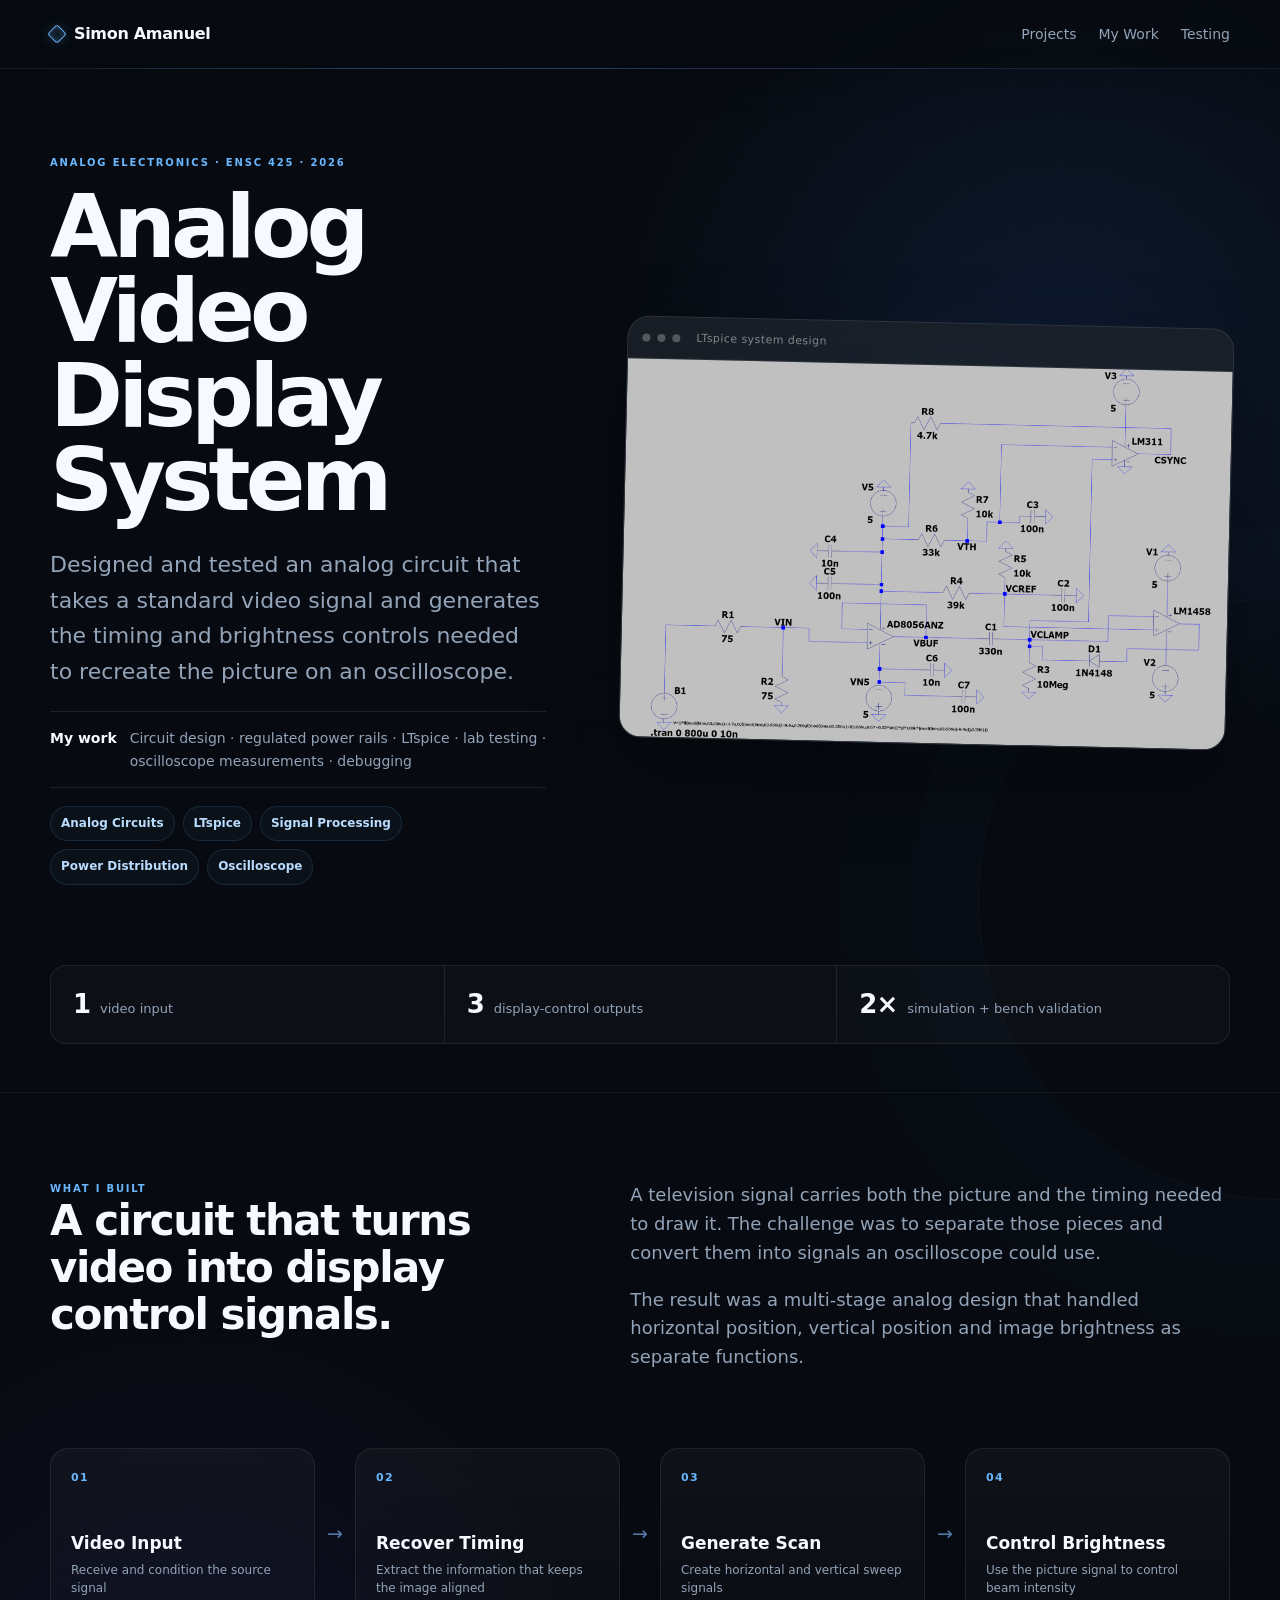
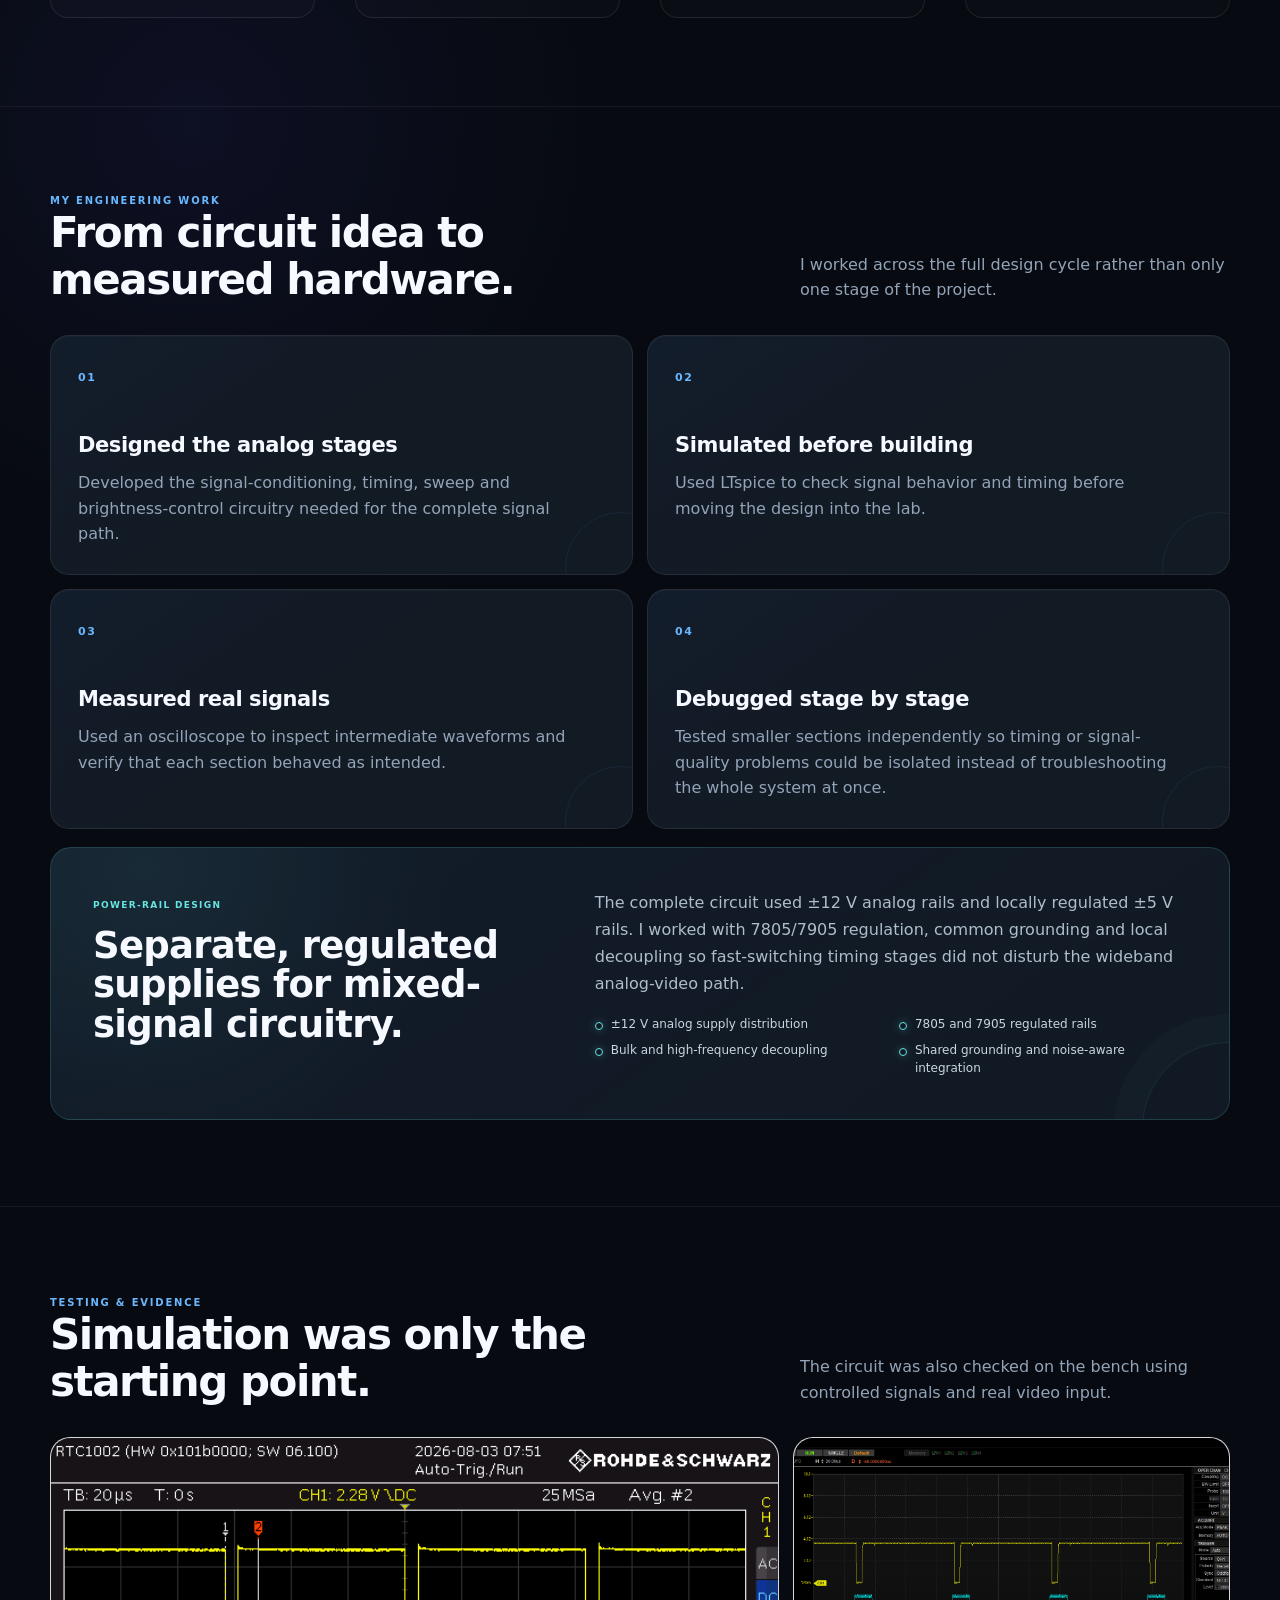
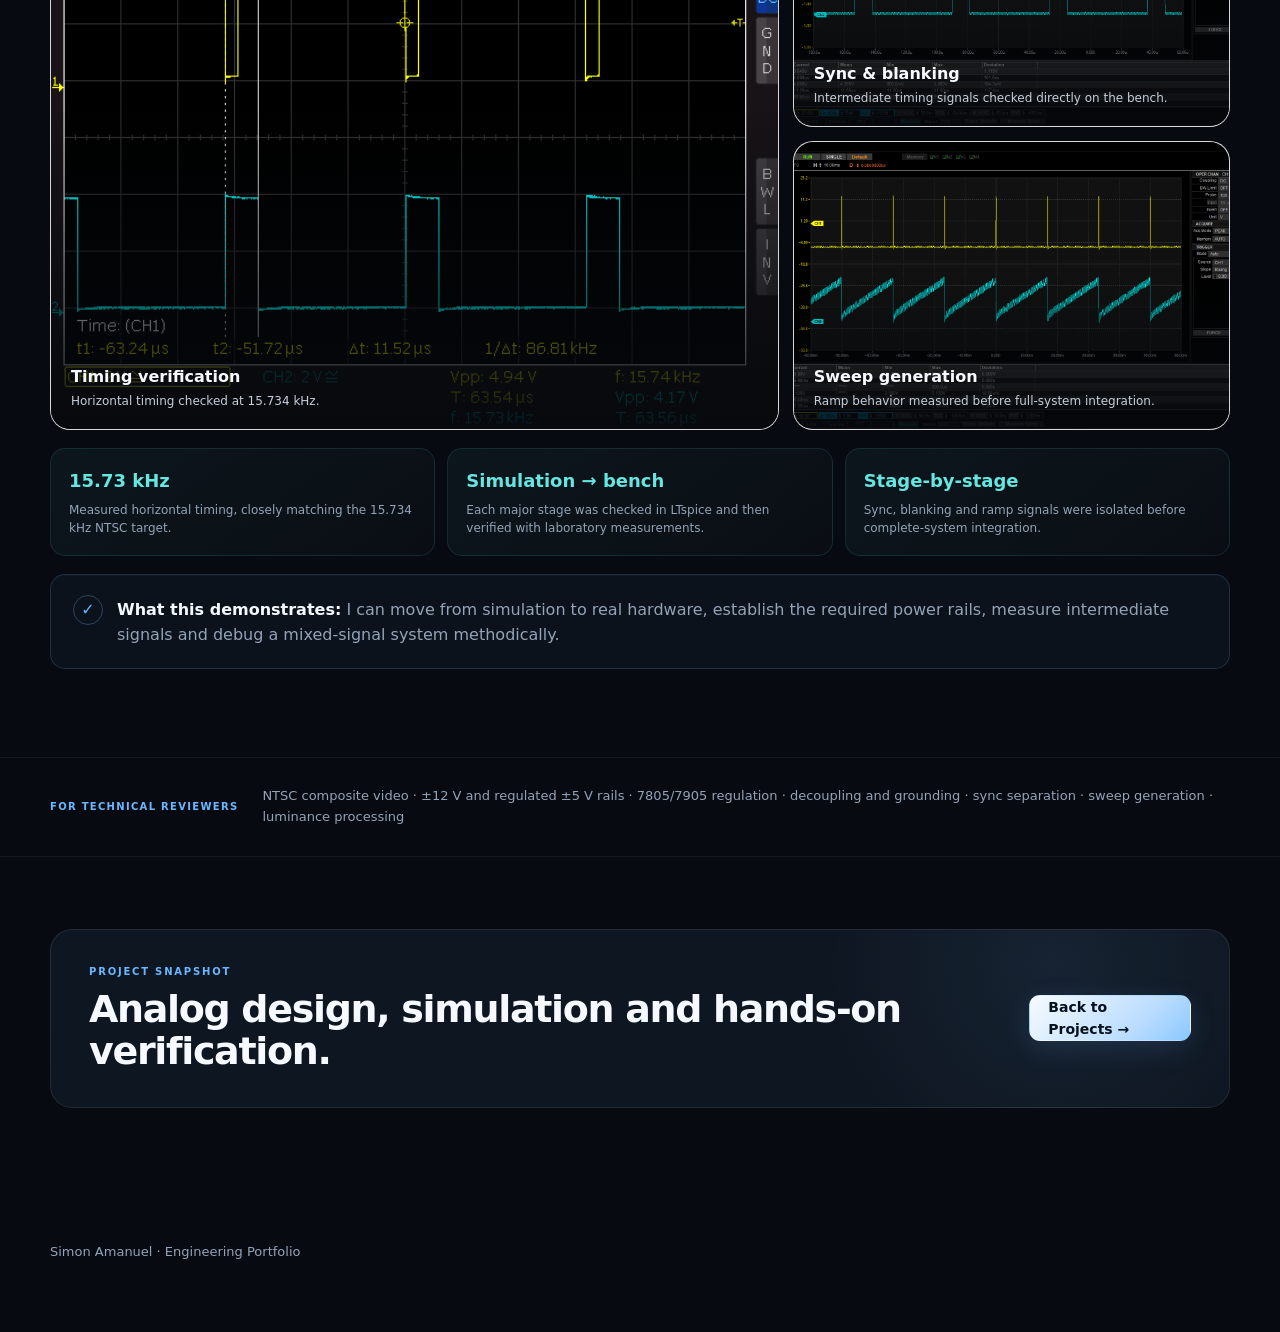
==== analog-video.html @ a2c24493 "Upload engineering portfolio" ====
<!doctype html>
<html lang="en">
<head>
  <meta charset="utf-8">
  <meta name="viewport" content="width=device-width, initial-scale=1">
  <meta name="description" content="Analog video display system engineering portfolio project.">
  <title>Analog Video Display System | Simon Amanuel</title>
  <link rel="stylesheet" href="styles.css">
</head>
<body class="analog-page">
  <a class="skip-link" href="#main-content">Skip to main content</a>
  <nav>
    <div class="container nav-inner">
      <a class="brand" href="index.html">Simon Amanuel</a>
      <div class="nav-links">
        <a href="index.html#projects">Projects</a>
        <a href="#work">My Work</a>
        <a href="#testing">Testing</a>
      </div>
    </div>
  </nav>

  <main id="main-content">
    <header class="analog-hero">
      <div class="container analog-hero-grid">
        <div class="analog-hero-copy">
          <div class="eyebrow">Analog Electronics · ENSC 425 · 2026</div>
          <h1>Analog Video<br>Display System</h1>
          <p class="analog-lead">Designed and tested an analog circuit that takes a standard video signal and generates the timing and brightness controls needed to recreate the picture on an oscilloscope.</p>

          <div class="analog-role">
            <span class="analog-role-label">My work</span>
            <span>Circuit design · regulated power rails · LTspice · lab testing · oscilloscope measurements · debugging</span>
          </div>

          <div class="tags">
            <span class="tag">Analog Circuits</span>
            <span class="tag">LTspice</span>
            <span class="tag">Signal Processing</span>
            <span class="tag">Power Distribution</span>
            <span class="tag">Oscilloscope</span>
          </div>
        </div>

        <div class="analog-hero-visual">
          <div class="analog-glow"></div>
          <div class="analog-window">
            <div class="analog-window-bar">
              <span></span><span></span><span></span>
              <small>LTspice system design</small>
            </div>
            <img src="assets/ntsc-1-input-sync.png" alt="LTspice schematic from the analog video project">
          </div>
        </div>
      </div>

      <div class="container analog-stats">
        <div>
          <strong>1</strong>
          <span>video input</span>
        </div>
        <div>
          <strong>3</strong>
          <span>display-control outputs</span>
        </div>
        <div>
          <strong>2×</strong>
          <span>simulation + bench validation</span>
        </div>
      </div>
    </header>

    <section class="analog-intro">
      <div class="container analog-intro-grid">
        <div>
          <div class="eyebrow">What I Built</div>
          <h2>A circuit that turns video into display control signals.</h2>
        </div>
        <div class="analog-intro-copy">
          <p>A television signal carries both the picture and the timing needed to draw it. The challenge was to separate those pieces and convert them into signals an oscilloscope could use.</p>
          <p>The result was a multi-stage analog design that handled horizontal position, vertical position and image brightness as separate functions.</p>
        </div>
      </div>

      <div class="container analog-flow" aria-label="Video processing flow">
        <div class="analog-flow-item">
          <span>01</span>
          <strong>Video Input</strong>
          <small>Receive and condition the source signal</small>
        </div>
        <div class="analog-flow-arrow">→</div>
        <div class="analog-flow-item">
          <span>02</span>
          <strong>Recover Timing</strong>
          <small>Extract the information that keeps the image aligned</small>
        </div>
        <div class="analog-flow-arrow">→</div>
        <div class="analog-flow-item">
          <span>03</span>
          <strong>Generate Scan</strong>
          <small>Create horizontal and vertical sweep signals</small>
        </div>
        <div class="analog-flow-arrow">→</div>
        <div class="analog-flow-item">
          <span>04</span>
          <strong>Control Brightness</strong>
          <small>Use the picture signal to control beam intensity</small>
        </div>
      </div>
    </section>

    <section id="work" class="analog-work">
      <div class="container">
        <div class="analog-section-head">
          <div>
            <div class="eyebrow">My Engineering Work</div>
            <h2>From circuit idea to measured hardware.</h2>
          </div>
          <p>I worked across the full design cycle rather than only one stage of the project.</p>
        </div>

        <div class="analog-work-grid">
          <article class="analog-work-card">
            <span class="analog-card-num">01</span>
            <h3>Designed the analog stages</h3>
            <p>Developed the signal-conditioning, timing, sweep and brightness-control circuitry needed for the complete signal path.</p>
          </article>
          <article class="analog-work-card">
            <span class="analog-card-num">02</span>
            <h3>Simulated before building</h3>
            <p>Used LTspice to check signal behavior and timing before moving the design into the lab.</p>
          </article>
          <article class="analog-work-card">
            <span class="analog-card-num">03</span>
            <h3>Measured real signals</h3>
            <p>Used an oscilloscope to inspect intermediate waveforms and verify that each section behaved as intended.</p>
          </article>
          <article class="analog-work-card">
            <span class="analog-card-num">04</span>
            <h3>Debugged stage by stage</h3>
            <p>Tested smaller sections independently so timing or signal-quality problems could be isolated instead of troubleshooting the whole system at once.</p>
          </article>
        </div>

        <div class="project-evidence-callout analog-power-callout">
          <div>
            <span>Power-rail design</span>
            <h3>Separate, regulated supplies for mixed-signal circuitry.</h3>
          </div>
          <div>
            <p>The complete circuit used ±12 V analog rails and locally regulated ±5 V rails. I worked with 7805/7905 regulation, common grounding and local decoupling so fast-switching timing stages did not disturb the wideband analog-video path.</p>
            <ul>
              <li>±12 V analog supply distribution</li>
              <li>7805 and 7905 regulated rails</li>
              <li>Bulk and high-frequency decoupling</li>
              <li>Shared grounding and noise-aware integration</li>
            </ul>
          </div>
        </div>
      </div>
    </section>

    <section id="testing" class="analog-testing">
      <div class="container">
        <div class="analog-section-head">
          <div>
            <div class="eyebrow">Testing & Evidence</div>
            <h2>Simulation was only the starting point.</h2>
          </div>
          <p>The circuit was also checked on the bench using controlled signals and real video input.</p>
        </div>

        <div class="analog-gallery">
          <figure class="analog-shot analog-shot-large">
            <img src="assets/ntsc-lab-timing.png" alt="Oscilloscope timing measurement showing a 15.73 kilohertz horizontal signal" loading="lazy" decoding="async">
            <figcaption>
              <strong>Timing verification</strong>
              <span>Horizontal timing checked at 15.734 kHz.</span>
            </figcaption>
          </figure>

          <figure class="analog-shot">
            <img src="assets/ntsc-lab-sync-blanking.png" alt="Oscilloscope synchronization and blanking waveforms" loading="lazy" decoding="async">
            <figcaption>
              <strong>Sync & blanking</strong>
              <span>Intermediate timing signals checked directly on the bench.</span>
            </figcaption>
          </figure>

          <figure class="analog-shot">
            <img src="assets/ntsc-lab-ramp.png" alt="Oscilloscope sweep ramp waveform" loading="lazy" decoding="async">
            <figcaption>
              <strong>Sweep generation</strong>
              <span>Ramp behavior measured before full-system integration.</span>
            </figcaption>
          </figure>
        </div>

        <div class="analog-measure-grid" aria-label="Measured project evidence">
          <article><strong>15.73 kHz</strong><span>Measured horizontal timing, closely matching the 15.734 kHz NTSC target.</span></article>
          <article><strong>Simulation → bench</strong><span>Each major stage was checked in LTspice and then verified with laboratory measurements.</span></article>
          <article><strong>Stage-by-stage</strong><span>Sync, blanking and ramp signals were isolated before complete-system integration.</span></article>
        </div>

        <div class="analog-result-strip">
          <div>
            <span class="analog-result-mark">✓</span>
            <p><strong>What this demonstrates:</strong> I can move from simulation to real hardware, establish the required power rails, measure intermediate signals and debug a mixed-signal system methodically.</p>
          </div>
        </div>
      </div>
    </section>

    <section class="analog-tech">
      <div class="container analog-tech-inner">
        <span>For technical reviewers</span>
        <p>NTSC composite video · ±12 V and regulated ±5 V rails · 7805/7905 regulation · decoupling and grounding · sync separation · sweep generation · luminance processing</p>
      </div>
    </section>

    <section class="analog-close">
      <div class="container analog-close-card">
        <div>
          <div class="eyebrow">Project Snapshot</div>
          <h2>Analog design, simulation and hands-on verification.</h2>
        </div>
        <a class="button primary" href="index.html#projects">Back to Projects →</a>
      </div>
    </section>
  </main>

  <footer>
    <div class="container small">Simon Amanuel · Engineering Portfolio</div>
  </footer>
</body>
</html>
---- styles.css ----
:root{--bg:#0b0f14;--panel:#111821;--text:#f4f7fb;--muted:#a8b3c2;--line:#263241;--accent:#7db7ff;--accent-2:#b8d7ff;--max:1120px}
*{box-sizing:border-box}html{scroll-behavior:smooth}
body{margin:0;font-family:Inter,ui-sans-serif,system-ui,-apple-system,BlinkMacSystemFont,"Segoe UI",sans-serif;background:var(--bg);color:var(--text);line-height:1.6}
.skip-link{position:fixed;left:14px;top:12px;z-index:9999;padding:10px 14px;border-radius:9px;background:#e9f5ff;color:#07111b;font-weight:800;transform:translateY(-160%);transition:transform .16s ease}
.skip-link:focus{transform:translateY(0)}
a:focus-visible,button:focus-visible,video:focus-visible{outline:3px solid #67e5e1;outline-offset:4px}
a{color:inherit;text-decoration:none}img{max-width:100%;display:block}.container{width:min(var(--max),calc(100% - 40px));margin:0 auto}
nav{position:sticky;top:0;z-index:20;backdrop-filter:blur(14px);background:rgba(11,15,20,.82);border-bottom:1px solid rgba(255,255,255,.06)}
.nav-inner{height:68px;display:flex;align-items:center;justify-content:space-between;gap:20px}.brand{font-weight:750;letter-spacing:-.02em}.nav-links{display:flex;gap:22px;color:var(--muted);font-size:14px}.nav-links a:hover{color:var(--text)}
.hero{padding:104px 0 70px}.eyebrow{text-transform:uppercase;letter-spacing:.16em;font-size:12px;font-weight:800;color:var(--accent)}
h1{margin:12px 0 18px;font-size:clamp(44px,7vw,78px);line-height:1.02;letter-spacing:-.055em}h2{margin:0 0 18px;font-size:clamp(28px,4vw,42px);line-height:1.12;letter-spacing:-.035em}h3{margin:0 0 8px;font-size:19px;letter-spacing:-.02em}
.lead{max-width:780px;color:var(--muted);font-size:clamp(18px,2.2vw,22px)}.actions{display:flex;flex-wrap:wrap;gap:12px;margin-top:30px}
.button{display:inline-flex;align-items:center;justify-content:center;min-height:46px;padding:0 18px;border-radius:11px;border:1px solid var(--line);background:var(--panel);font-weight:700;font-size:14px}.button.primary{background:var(--text);color:#091019;border-color:var(--text)}
section{padding:72px 0;border-top:1px solid rgba(255,255,255,.055)}.section-heading{max-width:760px;margin-bottom:30px}.section-heading p{color:var(--muted);margin:0}
.project-card{display:grid;grid-template-columns:1.05fr .95fr;overflow:hidden;border:1px solid var(--line);border-radius:20px;background:var(--panel)}
.project-card .image{min-height:390px;background-size:cover;background-position:center}.project-card .content{padding:clamp(28px,4vw,48px);display:flex;flex-direction:column;justify-content:center}
.tags{display:flex;flex-wrap:wrap;gap:8px;margin:18px 0 26px}.tag{border:1px solid var(--line);border-radius:999px;padding:7px 10px;color:var(--accent-2);font-size:12px;font-weight:700}
.grid{display:grid;grid-template-columns:repeat(3,1fr);gap:16px}.card{background:var(--panel);border:1px solid var(--line);border-radius:16px;padding:24px}.card p,.muted{color:var(--muted)}.card p{margin-bottom:0}
.skill-list{display:grid;grid-template-columns:repeat(4,1fr);gap:12px}.skill{background:var(--panel);border:1px solid var(--line);border-radius:14px;padding:16px 18px;color:var(--accent-2);font-weight:700}
.project-hero{padding:80px 0 44px}.project-hero h1{font-size:clamp(48px,7vw,82px)}.meta-row{display:flex;flex-wrap:wrap;gap:10px 22px;color:var(--muted);margin-top:18px}
.hero-image{margin-top:34px;border-radius:20px;overflow:hidden;border:1px solid var(--line);background:var(--panel)}.hero-image img{width:100%;max-height:720px;object-fit:contain;background:white}
.two-col{display:grid;grid-template-columns:1fr 1fr;gap:34px}.flow{display:grid;grid-template-columns:repeat(4,1fr);gap:12px;align-items:stretch}.flow-step{background:var(--panel);border:1px solid var(--line);border-radius:15px;padding:22px}.flow-step .num{color:var(--accent);font-weight:900;font-size:12px;letter-spacing:.1em}.flow-step p{color:var(--muted);margin:8px 0 0;font-size:14px}
.arch{display:grid;gap:12px}.arch-row{display:grid;grid-template-columns:1fr auto 1fr auto 1fr;gap:12px;align-items:center}.arch-box{background:var(--panel);border:1px solid var(--line);border-radius:14px;padding:18px;text-align:center}.arrow{color:var(--accent);font-weight:900}
.verification{display:grid;grid-template-columns:repeat(3,1fr);gap:12px}.check{background:var(--panel);border:1px solid var(--line);border-radius:14px;padding:18px}.check strong{display:block;margin-bottom:4px}.check span{color:var(--muted);font-size:14px}
.gallery{display:grid;grid-template-columns:1.15fr .85fr;gap:16px;align-items:stretch}.gallery img{width:100%;height:100%;min-height:320px;object-fit:contain;background:white;border-radius:16px;border:1px solid var(--line)}
.video-grid{display:grid;grid-template-columns:1fr 1fr;gap:16px}.video-card{background:var(--panel);border:1px solid var(--line);border-radius:16px;padding:24px}.video-card p{color:var(--muted)}
.ui-grid{display:grid;grid-template-columns:repeat(3,1fr);gap:16px}.ui-card{background:var(--panel);border:1px solid var(--line);border-radius:16px;overflow:hidden}.ui-card img{width:100%;aspect-ratio:4/5;object-fit:cover;border-bottom:1px solid var(--line)}.ui-card .ui-copy{padding:18px}.ui-card .ui-copy p{color:var(--muted);margin:8px 0 0;font-size:14px}
.evidence-grid{display:grid;grid-template-columns:repeat(2,1fr);gap:16px}.evidence-grid-three{grid-template-columns:repeat(3,1fr)}.evidence-card{background:var(--panel);border:1px solid var(--line);border-radius:16px;overflow:hidden}.evidence-card img{width:100%;aspect-ratio:16/10;object-fit:contain;background:#d0d0d0;border-bottom:1px solid var(--line)}.evidence-copy{padding:18px}.evidence-copy p{color:var(--muted);margin:8px 0 0;font-size:14px}
.highlight{color:var(--text);font-weight:700}footer{padding:48px 0 70px;color:var(--muted)}.small{font-size:13px}
@media(max-width:820px){.project-card,.two-col,.gallery{grid-template-columns:1fr}.grid,.verification{grid-template-columns:1fr 1fr}.skill-list{grid-template-columns:1fr 1fr}.flow{grid-template-columns:1fr 1fr}.arch-row{grid-template-columns:1fr}.arrow{transform:rotate(90deg);text-align:center}.video-grid,.ui-grid,.evidence-grid,.evidence-grid-three{grid-template-columns:1fr}.project-card .image{min-height:310px}}
@media(max-width:560px){.container{width:min(var(--max),calc(100% - 26px))}.nav-links{gap:12px;font-size:12px}.hero{padding-top:70px}.grid,.verification,.flow,.skill-list{grid-template-columns:1fr}}


/* =========================================
   Analog Video Project — portfolio layout
   ========================================= */
.analog-page {
  background:
    radial-gradient(circle at 83% 8%, rgba(64,125,255,.13), transparent 28rem),
    radial-gradient(circle at 15% 38%, rgba(93,70,255,.08), transparent 25rem),
    var(--bg);
}
.analog-page section { border-top: 1px solid rgba(255,255,255,.055); }
.analog-hero { padding: 86px 0 48px; overflow: hidden; }
.analog-hero-grid {
  display: grid;
  grid-template-columns: .9fr 1.1fr;
  gap: clamp(34px,6vw,82px);
  align-items: center;
}
.analog-hero-copy { position: relative; z-index: 2; }
.analog-hero h1 {
  max-width: 680px;
  font-size: clamp(54px,7vw,88px);
  margin: 14px 0 24px;
  line-height: .96;
}
.analog-lead {
  max-width: 640px;
  font-size: clamp(18px,2vw,22px);
  color: var(--muted);
  line-height: 1.62;
}
.analog-role {
  display: flex;
  gap: 13px;
  align-items: flex-start;
  padding: 15px 0;
  margin: 22px 0 0;
  border-top: 1px solid rgba(255,255,255,.09);
  border-bottom: 1px solid rgba(255,255,255,.09);
  color: var(--muted);
  font-size: 14px;
}
.analog-role-label {
  color: var(--text);
  font-weight: 800;
  white-space: nowrap;
}
.analog-hero-visual { position: relative; min-width: 0; }
.analog-glow {
  position: absolute;
  inset: 10% 6%;
  background: radial-gradient(circle, rgba(125,183,255,.18), transparent 65%);
  filter: blur(35px);
  transform: scale(1.15);
}
.analog-window {
  position: relative;
  transform: rotate(1.3deg);
  border: 1px solid rgba(255,255,255,.13);
  background: rgba(17,24,33,.84);
  border-radius: 22px;
  overflow: hidden;
  box-shadow: 0 32px 80px rgba(0,0,0,.38);
}
.analog-window-bar {
  height: 42px;
  padding: 0 14px;
  display: flex;
  align-items: center;
  gap: 7px;
  background: rgba(255,255,255,.035);
  border-bottom: 1px solid rgba(255,255,255,.08);
}
.analog-window-bar span {
  width: 8px; height: 8px; border-radius: 50%;
  background: rgba(255,255,255,.26);
}
.analog-window-bar small {
  margin-left: 9px;
  color: rgba(255,255,255,.46);
  font-size: 11px;
  letter-spacing: .04em;
}
.analog-window img {
  width: 100%;
  aspect-ratio: 16/10;
  object-fit: cover;
  object-position: center;
}
.analog-stats {
  display: grid;
  grid-template-columns: repeat(3,1fr);
  margin-top: 54px;
  border: 1px solid rgba(255,255,255,.08);
  border-radius: 16px;
  overflow: hidden;
  background: rgba(255,255,255,.025);
}
.analog-stats > div {
  padding: 18px 22px;
  display: flex;
  align-items: baseline;
  gap: 10px;
}
.analog-stats > div + div { border-left: 1px solid rgba(255,255,255,.08); }
.analog-stats strong {
  font-size: 26px;
  letter-spacing: -.04em;
}
.analog-stats span { color: var(--muted); font-size: 13px; }

.analog-intro { padding: 88px 0; }
.analog-intro-grid {
  display: grid;
  grid-template-columns: .9fr 1.1fr;
  gap: clamp(32px,7vw,90px);
  align-items: start;
}
.analog-intro-grid h2 { max-width: 510px; }
.analog-intro-copy {
  color: var(--muted);
  font-size: 18px;
  max-width: 620px;
}
.analog-intro-copy p:first-child { margin-top: 0; }

.analog-flow {
  margin-top: 58px;
  display: grid;
  grid-template-columns: 1fr auto 1fr auto 1fr auto 1fr;
  gap: 12px;
  align-items: stretch;
}
.analog-flow-item {
  min-height: 170px;
  border: 1px solid rgba(255,255,255,.08);
  background: linear-gradient(180deg, rgba(255,255,255,.035), rgba(255,255,255,.015));
  border-radius: 18px;
  padding: 20px;
  display: flex;
  flex-direction: column;
}
.analog-flow-item span {
  color: var(--accent);
  font-size: 11px;
  font-weight: 900;
  letter-spacing: .13em;
}
.analog-flow-item strong {
  margin-top: auto;
  font-size: 17px;
}
.analog-flow-item small {
  color: var(--muted);
  line-height: 1.45;
  margin-top: 5px;
  font-size: 12px;
}
.analog-flow-arrow {
  align-self: center;
  color: rgba(125,183,255,.65);
  font-size: 19px;
}

.analog-work { padding: 86px 0; }
.analog-section-head {
  display: grid;
  grid-template-columns: 1.2fr .8fr;
  gap: 40px;
  align-items: end;
  margin-bottom: 32px;
}
.analog-section-head h2 { max-width: 650px; margin-bottom: 0; }
.analog-section-head > p {
  margin: 0;
  color: var(--muted);
  max-width: 430px;
  justify-self: end;
}
.analog-work-grid {
  display: grid;
  grid-template-columns: repeat(2,1fr);
  gap: 14px;
}
.analog-work-card {
  position: relative;
  min-height: 215px;
  padding: 27px;
  border-radius: 19px;
  border: 1px solid rgba(255,255,255,.08);
  background:
    linear-gradient(145deg, rgba(125,183,255,.045), rgba(255,255,255,.015) 46%),
    var(--panel);
  overflow: hidden;
}
.analog-work-card::after {
  content: "";
  position: absolute;
  width: 110px; height: 110px;
  border: 1px solid rgba(125,183,255,.08);
  border-radius: 50%;
  right: -45px; bottom: -50px;
}
.analog-card-num {
  color: var(--accent);
  font-size: 11px;
  font-weight: 900;
  letter-spacing: .14em;
}
.analog-work-card h3 { margin-top: 40px; font-size: 21px; }
.analog-work-card p { margin: 8px 0 0; color: var(--muted); max-width: 500px; }

.project-evidence-callout{
  position:relative;
  display:grid;
  grid-template-columns:.85fr 1.15fr;
  gap:clamp(28px,5vw,66px);
  margin-top:18px;
  padding:clamp(28px,4vw,42px);
  border:1px solid rgba(103,229,225,.18);
  border-radius:21px;
  background:
    radial-gradient(circle at 8% 8%,rgba(103,229,225,.075),transparent 19rem),
    linear-gradient(145deg,rgba(105,183,255,.035),rgba(255,255,255,.012)),
    var(--panel);
  overflow:hidden;
}
.project-evidence-callout::after{
  content:"";
  position:absolute;
  width:170px;height:170px;
  right:-85px;bottom:-95px;
  border:1px solid rgba(103,229,225,.1);
  border-radius:50%;
  box-shadow:0 0 0 28px rgba(103,229,225,.018);
}
.project-evidence-callout>div{position:relative;z-index:1}
.project-evidence-callout span{
  color:var(--cyan);
  font-size:9px;
  font-weight:900;
  letter-spacing:.15em;
  text-transform:uppercase;
}
.project-evidence-callout h3{margin:10px 0 0;font-size:clamp(25px,3vw,37px);line-height:1.08}
.project-evidence-callout p{margin:0;color:#aebdcb;line-height:1.68}
.project-evidence-callout ul{display:grid;grid-template-columns:1fr 1fr;gap:8px 16px;margin:18px 0 0;padding:0;list-style:none}
.project-evidence-callout li{position:relative;padding-left:16px;color:#c9d5df;font-size:12px;line-height:1.5}
.project-evidence-callout li::before{content:"";position:absolute;left:0;top:.55em;width:6px;height:6px;border:1px solid var(--cyan);border-radius:50%;box-shadow:0 0 8px rgba(103,229,225,.32)}
.mail-power-callout{margin-top:24px}

.analog-testing { padding: 88px 0; }
.analog-gallery {
  display: grid;
  grid-template-columns: 1.25fr .75fr;
  grid-template-rows: 1fr 1fr;
  gap: 14px;
}
.analog-shot {
  position: relative;
  margin: 0;
  min-height: 260px;
  border: 1px solid rgba(255,255,255,.09);
  border-radius: 20px;
  overflow: hidden;
  background: #d4d4d4;
}
.analog-shot-large { grid-row: span 2; min-height: 536px; }
.analog-shot img {
  width: 100%;
  height: 100%;
  min-height: inherit;
  object-fit: cover;
}
.analog-shot::after {
  content: "";
  position: absolute;
  inset: 45% 0 0;
  background: linear-gradient(transparent, rgba(5,8,12,.93));
  pointer-events: none;
}
.analog-shot figcaption {
  position: absolute;
  z-index: 2;
  left: 20px; right: 20px; bottom: 18px;
  display: flex;
  flex-direction: column;
}
.analog-shot figcaption strong { font-size: 16px; }
.analog-shot figcaption span { color: #c5cfda; font-size: 12px; margin-top: 2px; }
.analog-result-strip {
  margin-top: 18px;
  padding: 20px 22px;
  border: 1px solid rgba(125,183,255,.18);
  border-radius: 15px;
  background: rgba(125,183,255,.045);
}
.analog-result-strip > div { display: flex; gap: 14px; align-items: flex-start; }
.analog-result-mark {
  flex: 0 0 30px;
  width: 30px; height: 30px;
  border: 1px solid rgba(125,183,255,.3);
  border-radius: 50%;
  display: grid;
  place-items: center;
  color: var(--accent);
  font-weight: 900;
}
.analog-result-strip p { margin: 2px 0 0; color: var(--muted); }
.analog-result-strip strong { color: var(--text); }
.analog-measure-grid{display:grid;grid-template-columns:repeat(3,1fr);gap:12px;margin-top:18px}
.analog-measure-grid article{padding:18px;border:1px solid rgba(103,229,225,.12);border-radius:15px;background:linear-gradient(145deg,rgba(103,229,225,.055),rgba(255,255,255,.015))}
.analog-measure-grid strong{display:block;color:#67e5e1;font-size:18px}
.analog-measure-grid span{display:block;margin-top:5px;color:var(--muted);font-size:12px;line-height:1.5}

.analog-tech { padding: 28px 0 !important; }
.analog-tech-inner {
  display: flex;
  gap: 24px;
  align-items: center;
}
.analog-tech-inner > span {
  flex: 0 0 auto;
  color: var(--accent);
  text-transform: uppercase;
  letter-spacing: .13em;
  font-size: 10px;
  font-weight: 900;
}
.analog-tech-inner p {
  margin: 0;
  color: var(--muted);
  font-size: 13px;
}

.analog-close { padding: 72px 0 86px; }
.analog-close-card {
  padding: 34px 38px;
  border: 1px solid rgba(255,255,255,.09);
  border-radius: 22px;
  background:
    radial-gradient(circle at 85% 20%, rgba(125,183,255,.08), transparent 14rem),
    var(--panel);
  display: flex;
  align-items: center;
  justify-content: space-between;
  gap: 30px;
}
.analog-close-card h2 { margin: 8px 0 0; font-size: clamp(26px,3vw,38px); }

@media(max-width:900px) {
  .analog-hero-grid,
  .analog-intro-grid,
  .analog-section-head { grid-template-columns: 1fr; }
  .analog-section-head > p { justify-self: start; }
  .analog-flow { grid-template-columns: 1fr 1fr; }
  .analog-flow-arrow { display: none; }
  .analog-gallery { grid-template-columns: 1fr 1fr; grid-template-rows: auto; }
  .analog-shot-large { grid-column: span 2; grid-row: auto; min-height: 400px; }
}
@media(max-width:620px) {
  .analog-hero { padding-top: 62px; }
  .analog-hero h1 { font-size: clamp(46px,14vw,68px); }
  .analog-stats { grid-template-columns: 1fr; }
  .analog-stats > div + div { border-left: 0; border-top: 1px solid rgba(255,255,255,.08); }
  .analog-flow,
  .analog-work-grid,
  .analog-gallery { grid-template-columns: 1fr; }
  .analog-shot-large { grid-column: auto; min-height: 300px; }
  .analog-shot { min-height: 245px; }
  .analog-tech-inner,
  .analog-close-card { align-items: flex-start; flex-direction: column; }
}


/* =========================================
   MailRover — flagship portfolio layout
   ========================================= */
.mail-page{
  background:
    radial-gradient(circle at 82% 7%,rgba(48,132,255,.14),transparent 30rem),
    radial-gradient(circle at 9% 42%,rgba(71,92,255,.06),transparent 25rem),
    var(--bg);
}
.mail-hero{padding:88px 0 72px;overflow:hidden}
.mail-hero-grid{display:grid;grid-template-columns:.88fr 1.12fr;gap:clamp(38px,6vw,84px);align-items:center}
.mail-hero h1{font-size:clamp(66px,9vw,112px);margin:8px 0 18px}
.mail-lead{font-size:clamp(19px,2.1vw,23px);color:var(--muted);max-width:620px}
.mail-role-line{margin:26px 0 0;padding:14px 0;border-top:1px solid rgba(255,255,255,.09);border-bottom:1px solid rgba(255,255,255,.09);display:flex;gap:12px;align-items:flex-start;font-size:14px}
.mail-role-line span{color:var(--accent);font-size:10px;font-weight:900;text-transform:uppercase;letter-spacing:.13em;padding-top:3px}
.mail-role-line strong{font-weight:700}
.mail-hero-media{position:relative;min-height:540px;display:grid;place-items:center}
.mail-hero-media img{position:relative;z-index:2;width:83%;max-height:520px;object-fit:cover;border-radius:28px;border:1px solid rgba(255,255,255,.12);box-shadow:0 38px 90px rgba(0,0,0,.42);transform:rotate(1deg)}
.mail-orbit{position:absolute;border:1px solid rgba(125,183,255,.13);border-radius:50%}
.mail-orbit-a{width:520px;height:520px}
.mail-orbit-b{width:390px;height:390px;border-style:dashed}
.mail-float-card{position:absolute;z-index:3;right:0;bottom:42px;padding:14px 16px;border:1px solid rgba(255,255,255,.12);background:rgba(12,18,25,.88);backdrop-filter:blur(16px);border-radius:14px;box-shadow:0 16px 45px rgba(0,0,0,.3)}
.mail-float-card span{display:block;color:var(--muted);font-size:10px;text-transform:uppercase;letter-spacing:.11em}
.mail-float-card strong{display:block;margin-top:2px;font-size:14px}
.mail-hero-demo{display:inline-flex;margin-top:24px}
.mail-overview,.mail-role-section,.mail-ui-section,.mail-proof,.mail-team{padding:88px 0}
.mail-overview-grid{display:grid;grid-template-columns:.95fr 1.05fr;gap:clamp(35px,7vw,88px)}
.mail-overview-copy{color:var(--muted);font-size:18px;max-width:620px}
.mail-flow{margin-top:54px;display:grid;grid-template-columns:1fr auto 1fr auto 1fr auto 1fr;align-items:center}
.mail-flow-step{padding:23px;border:1px solid rgba(255,255,255,.08);border-radius:17px;background:linear-gradient(180deg,rgba(255,255,255,.035),rgba(255,255,255,.015));min-height:130px}
.mail-flow-step span,.mail-num{display:block;color:var(--accent);font-size:10px;font-weight:900;letter-spacing:.14em}
.mail-flow-step strong{display:block;margin-top:30px}
.mail-flow-step small{display:block;color:var(--muted);margin-top:2px}
.mail-flow-line{width:34px;height:1px;background:linear-gradient(90deg,rgba(125,183,255,.2),rgba(125,183,255,.8))}
.mail-section-head{display:grid;grid-template-columns:1.2fr .8fr;gap:40px;align-items:end;margin-bottom:34px}
.mail-section-head h2{margin-bottom:0;max-width:660px}
.mail-section-head>p{color:var(--muted);margin:0;max-width:440px;justify-self:end}
.mail-role-grid{display:grid;grid-template-columns:1.15fr .85fr;gap:14px}
.mail-role-card{position:relative;min-height:220px;padding:27px;border:1px solid rgba(255,255,255,.08);border-radius:19px;background:var(--panel);overflow:hidden}
.mail-role-card.featured{grid-row:span 2;min-height:454px;background:radial-gradient(circle at 85% 15%,rgba(125,183,255,.12),transparent 17rem),var(--panel)}
.mail-role-card h3{font-size:22px;margin-top:36px}
.mail-role-card.featured h3{font-size:30px;margin-top:116px}
.mail-role-card p{color:var(--muted);max-width:520px}
.mail-mini-tags{display:flex;gap:7px;flex-wrap:wrap;margin-top:25px}
.mail-mini-tags span{border:1px solid rgba(255,255,255,.09);padding:5px 8px;border-radius:999px;color:var(--accent-2);font-size:10px}
.mail-ui-gallery{display:grid;grid-template-columns:repeat(3,1fr);gap:18px;padding-top:18px}
.mail-screen{margin:0;background:var(--panel);border:1px solid rgba(255,255,255,.09);border-radius:22px;overflow:hidden;box-shadow:0 20px 50px rgba(0,0,0,.16)}
.mail-screen.raised{transform:translateY(-18px)}
.mail-screen img{width:100%;aspect-ratio:4/5;object-fit:cover}
.mail-screen figcaption{padding:17px 18px 20px;display:flex;flex-direction:column}
.mail-screen figcaption span{color:var(--muted);font-size:12px}
.mail-proof-grid{display:grid;grid-template-columns:1fr 1fr;gap:12px}
.mail-proof-item{display:flex;gap:13px;padding:20px;border:1px solid rgba(255,255,255,.08);border-radius:16px;background:rgba(255,255,255,.02)}
.mail-proof-item>span{flex:0 0 30px;width:30px;height:30px;border:1px solid rgba(125,183,255,.28);border-radius:50%;display:grid;place-items:center;color:var(--accent);font-weight:900}
.mail-proof-item p{margin:3px 0 0;color:var(--muted);font-size:13px}
.mail-evolution-head{margin-top:64px;padding-top:32px;border-top:1px solid rgba(255,255,255,.08);display:grid;grid-template-columns:1.1fr .9fr;gap:40px;align-items:end}
.mail-evolution-head h3{margin:7px 0 0;font-size:clamp(27px,3vw,40px);max-width:650px}
.mail-evolution-head>p{color:var(--muted);margin:0;max-width:480px;justify-self:end}
.mail-progress-track{display:flex;align-items:center;justify-content:center;gap:12px;flex-wrap:wrap;margin-top:25px;padding:14px 18px;border:1px solid rgba(255,255,255,.08);border-radius:999px;background:rgba(255,255,255,.018);color:var(--muted);font-size:10px;font-weight:800;letter-spacing:.08em;text-transform:uppercase}
.mail-progress-track i{color:rgba(125,183,255,.45);font-style:normal}
.mail-progress-track strong{color:var(--accent)}
.mail-earlier-head{display:flex;align-items:flex-start;justify-content:space-between;gap:28px;margin:42px 3px 5px;padding-top:25px;border-top:1px solid rgba(255,255,255,.08)}
.mail-earlier-head>span{color:var(--text);font-size:18px;font-weight:800}
.mail-earlier-head>p{margin:0;color:var(--muted);max-width:660px;font-size:13px}
.mail-design-head{margin-top:48px;display:grid;grid-template-columns:auto 1fr;column-gap:20px;align-items:baseline;padding:0 3px}
.mail-design-head>span{grid-row:1/3;color:var(--accent);font-size:9px;font-weight:900;letter-spacing:.14em;padding:6px 9px;border:1px solid rgba(125,183,255,.22);border-radius:999px}
.mail-design-head h3{margin:0;font-size:clamp(24px,2.8vw,34px)}
.mail-design-head p{margin:7px 0 0;color:var(--muted);max-width:760px}
.mail-build-photos{display:grid;grid-template-columns:.92fr 1.08fr;gap:16px;margin-top:27px}
.mail-build-photos figure{margin:0;position:relative;min-height:340px;border:1px solid rgba(255,255,255,.09);border-radius:20px;overflow:hidden;background:var(--panel);box-shadow:0 18px 45px rgba(0,0,0,.18);transition:transform .25s ease,border-color .25s ease,box-shadow .25s ease}
.mail-build-photos figure:hover{transform:translateY(-3px);border-color:rgba(125,183,255,.28);box-shadow:0 24px 58px rgba(0,0,0,.28)}
.mail-build-photos img{width:100%;height:100%;min-height:340px;object-fit:cover}
.mail-build-photos figure:first-child img{object-position:center 43%}
.mail-build-photos figure:last-child img{object-position:center 48%}
.mail-build-photos figcaption{position:absolute;inset:auto 0 0;padding:42px 20px 19px;background:linear-gradient(transparent,rgba(5,10,15,.94));display:flex;flex-direction:column}
.mail-build-photos figcaption span,.mail-video-copy>span{width:max-content;color:var(--accent);font-size:9px;font-weight:900;letter-spacing:.14em;padding:5px 8px;border:1px solid rgba(125,183,255,.2);border-radius:999px;background:rgba(7,15,24,.58)}
.mail-build-photos figcaption strong{font-size:17px}
.mail-build-photos figcaption small{color:#c1cad3;margin-top:3px}
.mail-video-story{position:relative;display:grid;grid-template-columns:1fr 1fr;gap:16px;margin-top:16px}
.mail-video-story-three{grid-template-columns:repeat(3,minmax(0,1fr));margin-top:22px}
.mail-video-card{overflow:hidden;border:1px solid rgba(255,255,255,.09);border-radius:20px;background:linear-gradient(180deg,rgba(255,255,255,.028),rgba(255,255,255,.008)),var(--panel);box-shadow:0 18px 48px rgba(0,0,0,.18);transition:transform .25s ease,border-color .25s ease,box-shadow .25s ease}
.mail-video-card:hover{transform:translateY(-3px);border-color:rgba(125,183,255,.3);box-shadow:0 26px 62px rgba(0,0,0,.28)}
.mail-video-card.featured{grid-column:1/-1;display:grid;grid-template-columns:1.35fr .65fr;align-items:stretch;border-color:rgba(125,183,255,.25);background:radial-gradient(circle at 92% 10%,rgba(125,183,255,.12),transparent 18rem),var(--panel)}
.mail-video-frame{background:#05090d;aspect-ratio:16/9;overflow:hidden}
.mail-video-card.featured .mail-video-frame{aspect-ratio:16/9}
.mail-video-frame video,.mail-video-frame iframe{display:block;width:100%;height:100%;border:0;object-fit:contain;background:#05090d}
.mail-youtube-link{position:relative;display:block;aspect-ratio:16/9;overflow:hidden;background:#05090d;border-bottom:1px solid rgba(255,255,255,.08)}
.mail-youtube-link img{display:block;width:100%;height:100%;object-fit:cover;opacity:.72;transition:transform .3s ease,opacity .3s ease}
.mail-youtube-link::after{content:"";position:absolute;inset:0;background:linear-gradient(180deg,rgba(3,7,11,.06),rgba(3,7,11,.62))}
.mail-play-badge{position:absolute;z-index:2;left:18px;bottom:17px;display:inline-flex;align-items:center;gap:9px;padding:10px 13px;border:1px solid rgba(255,255,255,.22);border-radius:999px;background:rgba(4,9,14,.82);backdrop-filter:blur(10px);color:#fff;font-size:11px;font-weight:850;letter-spacing:.04em}
.mail-play-badge b{display:grid;place-items:center;width:25px;height:25px;border-radius:50%;background:#ff0033;font-size:10px;padding-left:2px}
.mail-youtube-link:hover img{transform:scale(1.035);opacity:.92}
.mail-youtube-link:focus-visible{outline:3px solid var(--accent);outline-offset:-3px}
.mail-video-card:focus-within{outline:2px solid var(--accent);outline-offset:3px}
.mail-video-copy{padding:20px 21px 23px}
.mail-video-card.featured .mail-video-copy{display:flex;flex-direction:column;justify-content:center;padding:clamp(24px,4vw,45px)}
.mail-video-copy h3{margin:12px 0 7px;font-size:22px;line-height:1.16}
.mail-video-card.featured .mail-video-copy h3{font-size:clamp(25px,3vw,36px)}
.mail-video-copy p{margin:0;color:#aeb8c3;font-size:13px;line-height:1.65}
.mail-final-demo{margin-top:16px}
.mail-final-first{margin-top:25px;scroll-margin-top:90px;box-shadow:0 30px 80px rgba(0,0,0,.34),0 0 0 1px rgba(125,183,255,.08)}
.mail-final-first .mail-video-copy>span{color:#cfe6ff;background:rgba(35,111,180,.28)}
.mail-final-link{align-self:flex-start;margin-top:20px}
.mail-video-note{display:block;margin-top:10px;color:#8e9aa6;font-size:10px;line-height:1.4}
.mail-local-clip{background-image:linear-gradient(rgba(4,9,14,.1),rgba(4,9,14,.28)),url("assets/mailrover-robot.jpg");background-size:cover;background-position:center}
.mail-team-grid{display:grid;grid-template-columns:.9fr 1.1fr;gap:48px;align-items:center}
.mail-team-grid.mail-team-copy-only{grid-template-columns:minmax(0,780px);justify-content:center;text-align:center}
.mail-team-copy-only .mail-tech-line{text-align:left}
.mail-team-copy-only .button{margin-top:4px}
.mail-team-grid img{width:100%;border-radius:22px;border:1px solid rgba(255,255,255,.1);box-shadow:0 24px 60px rgba(0,0,0,.25)}
.mail-team-grid p{color:var(--muted);font-size:17px}
.mail-tech-line{margin:24px 0;padding:13px 0;border-top:1px solid rgba(255,255,255,.08);border-bottom:1px solid rgba(255,255,255,.08);color:var(--muted);font-size:12px}
.mail-tech-line span{color:var(--accent);text-transform:uppercase;letter-spacing:.12em;font-size:9px;font-weight:900;margin-right:10px}

/* =========================================
   RF project — portfolio layout
   ========================================= */
.rf-page{
  background:
    linear-gradient(rgba(255,255,255,.018) 1px,transparent 1px),
    linear-gradient(90deg,rgba(255,255,255,.018) 1px,transparent 1px),
    radial-gradient(circle at 84% 10%,rgba(113,83,255,.12),transparent 26rem),
    var(--bg);
  background-size:42px 42px,42px 42px,auto,auto;
}
.rf-hero{padding:88px 0 74px;overflow:hidden}
.rf-hero-grid{display:grid;grid-template-columns:.9fr 1.1fr;gap:clamp(40px,6vw,82px);align-items:center}
.rf-hero h1{font-size:clamp(54px,7.7vw,92px);line-height:.95;margin:12px 0 22px}
.rf-lead{color:var(--muted);font-size:clamp(18px,2vw,22px);max-width:670px}
.rf-role{display:flex;gap:12px;padding:14px 0;margin-top:24px;border-top:1px solid rgba(255,255,255,.09);border-bottom:1px solid rgba(255,255,255,.09);font-size:14px}
.rf-role span{color:var(--accent);font-size:10px;text-transform:uppercase;letter-spacing:.13em;font-weight:900;padding-top:3px}
.rf-hero-visual{position:relative;padding:30px}
.rf-grid-bg{position:absolute;inset:0;border:1px solid rgba(125,183,255,.09);border-radius:50%;transform:scale(.9)}
.rf-schematic-frame{position:relative;z-index:2;border:1px solid rgba(255,255,255,.1);border-radius:22px;background:#f5f5f5;padding:12px;box-shadow:0 35px 80px rgba(0,0,0,.36);transform:rotate(-1deg)}
.rf-schematic-frame img{width:100%;aspect-ratio:16/10;object-fit:contain}
.rf-frame-label{position:absolute;z-index:3;left:20px;top:18px;background:rgba(8,12,18,.87);color:#eef4ff;border-radius:999px;padding:6px 10px;font-size:10px;font-weight:800;letter-spacing:.03em}
.rf-overview,.rf-work,.rf-results,.rf-tech,.rf-close{padding:86px 0}
.rf-overview-grid{display:grid;grid-template-columns:.95fr 1.05fr;gap:clamp(36px,7vw,90px)}
.rf-overview-copy{color:var(--muted);font-size:18px;max-width:620px}
.rf-process{margin-top:55px;display:grid;grid-template-columns:1fr auto 1fr auto 1fr auto 1fr;gap:10px;align-items:center}
.rf-process>div:not(.rf-process-arrow){min-height:150px;padding:21px;border-radius:17px;border:1px solid rgba(255,255,255,.08);background:linear-gradient(160deg,rgba(125,183,255,.04),rgba(255,255,255,.015));display:flex;flex-direction:column}
.rf-process span,.rf-work-grid article>span{color:var(--accent);font-size:10px;letter-spacing:.14em;font-weight:900}
.rf-process strong{margin-top:auto}.rf-process small{color:var(--muted);font-size:12px;margin-top:3px}.rf-process-arrow{color:rgba(125,183,255,.55)}
.rf-section-head{display:grid;grid-template-columns:1.2fr .8fr;gap:40px;align-items:end;margin-bottom:34px}
.rf-section-head h2{margin-bottom:0;max-width:680px}.rf-section-head>p{margin:0;color:var(--muted);max-width:430px;justify-self:end}
.rf-work-grid{display:grid;grid-template-columns:repeat(2,1fr);gap:14px}
.rf-work-grid article{min-height:218px;padding:27px;border:1px solid rgba(255,255,255,.08);border-radius:18px;background:radial-gradient(circle at 90% 10%,rgba(125,183,255,.05),transparent 12rem),var(--panel)}
.rf-work-grid h3{margin-top:42px;font-size:21px}.rf-work-grid p{color:var(--muted)}
.rf-results-grid{display:grid;grid-template-columns:1.15fr .85fr;gap:15px}
.rf-results-grid figure{margin:0;border:1px solid rgba(255,255,255,.09);border-radius:20px;overflow:hidden;background:#f4f4f4;position:relative}
.rf-results-grid img{width:100%;height:100%;min-height:430px;object-fit:contain}
.rf-results-grid figcaption{position:absolute;left:16px;right:16px;bottom:14px;background:rgba(8,12,18,.9);backdrop-filter:blur(10px);padding:10px 12px;border-radius:11px;display:flex;flex-direction:column}
.rf-results-grid figcaption span{color:#b9c4d1;font-size:11px}
.rf-result-cards{display:grid;grid-template-columns:repeat(3,1fr);gap:12px;margin-top:15px}
.rf-result-cards>div{padding:17px;border:1px solid rgba(255,255,255,.08);border-radius:14px;background:rgba(255,255,255,.02)}
.rf-result-cards strong{display:block}.rf-result-cards span{display:block;color:var(--muted);font-size:12px;margin-top:4px}
.rf-tech-card{border:1px solid rgba(125,183,255,.15);border-radius:22px;padding:30px;background:radial-gradient(circle at 85% 15%,rgba(125,183,255,.07),transparent 18rem),var(--panel)}
.rf-tech-card h3{font-size:28px;margin-top:6px}.rf-tech-specs{display:grid;grid-template-columns:repeat(4,1fr);gap:10px;margin:22px 0}
.rf-tech-specs span{padding:15px;border:1px solid rgba(255,255,255,.08);border-radius:13px;color:var(--muted);font-size:12px}
.rf-tech-specs strong{display:block;color:var(--text);font-size:19px}
.rf-tech-card>p{color:var(--muted);margin-bottom:0;font-size:13px;max-width:820px}
.rf-decision-callout{margin-top:34px}
.rf-close-inner{display:flex;align-items:center;justify-content:space-between;gap:30px;padding:34px 38px;border:1px solid rgba(255,255,255,.09);border-radius:22px;background:var(--panel)}
.rf-close-inner h2{font-size:clamp(26px,3vw,38px);margin:8px 0 0}

@media(max-width:900px){
  .mail-hero-grid,.mail-overview-grid,.mail-section-head,.mail-evolution-head,.mail-team-grid,.rf-hero-grid,.rf-overview-grid,.rf-section-head{grid-template-columns:1fr}
  .mail-section-head>p,.rf-section-head>p{justify-self:start}
  .mail-evolution-head>p{justify-self:start}
  .mail-video-story-three{grid-template-columns:1fr 1fr}
  .mail-video-story-three .mail-video-card:last-child{grid-column:1/-1}
  .mail-hero-media{min-height:430px}
  .mail-flow,.rf-process{grid-template-columns:1fr 1fr}
  .mail-flow-line,.rf-process-arrow{display:none}
  .mail-role-grid{grid-template-columns:1fr 1fr}
  .mail-role-card.featured{grid-row:auto;min-height:220px}
  .mail-role-card.featured h3{margin-top:36px;font-size:22px}
  .rf-tech-specs{grid-template-columns:1fr 1fr}
}
@media(max-width:650px){
  .mail-ui-gallery,.mail-proof-grid,.mail-role-grid,.mail-build-photos,.mail-video-story,.rf-work-grid,.rf-result-cards,.rf-results-grid,.analog-measure-grid{grid-template-columns:1fr}
  .mail-screen.raised{transform:none}
  .mail-video-card.featured{grid-column:auto;grid-template-columns:1fr}
  .mail-video-story-three{grid-template-columns:1fr}
  .mail-video-story-three .mail-video-card:last-child{grid-column:auto}
  .mail-build-photos figure,.mail-build-photos img{min-height:270px}
  .mail-evolution-head{margin-top:48px;padding-top:26px}
  .mail-progress-track{justify-content:flex-start;border-radius:18px}
  .mail-progress-track i{display:none}
  .mail-earlier-head{flex-direction:column;gap:7px}
  .mail-design-head{grid-template-columns:1fr;gap:9px}
  .mail-design-head>span{grid-row:auto;width:max-content}
  .mail-video-copy,.mail-video-card.featured .mail-video-copy{padding:19px}
  .rf-close-inner{align-items:flex-start;flex-direction:column}
  .mail-hero-media{min-height:350px}.mail-hero-media img{width:100%}.mail-orbit{display:none}.mail-float-card{right:8px;bottom:5px}
  .rf-tech-specs{grid-template-columns:1fr}
  .rf-results-grid img{min-height:300px}
}

@media(prefers-reduced-motion:reduce){
  .mail-build-photos figure,.mail-video-card{transition:none}
  .mail-build-photos figure:hover,.mail-video-card:hover{transform:none}
}


/* =========================================================
   V17 — Precision Engineering Visual System
   ========================================================= */
:root{
  --bg:#070b11;
  --bg-2:#0a1018;
  --panel:#0e1621;
  --panel-2:#111d2a;
  --text:#f6f9ff;
  --muted:#93a3b8;
  --line:#1e3042;
  --line-bright:#31506d;
  --accent:#69b7ff;
  --accent-2:#b9dcff;
  --violet:#8b7cff;
  --cyan:#67e5e1;
  --max:1180px;
}

body{
  background:
    radial-gradient(circle at 82% -5%,rgba(78,132,255,.09),transparent 28rem),
    radial-gradient(circle at 8% 34%,rgba(112,76,255,.055),transparent 26rem),
    var(--bg);
}

body::before{
  content:"";
  position:fixed;
  inset:0;
  pointer-events:none;
  z-index:-2;
  background-image:
    linear-gradient(rgba(113,163,207,.028) 1px,transparent 1px),
    linear-gradient(90deg,rgba(113,163,207,.028) 1px,transparent 1px);
  background-size:48px 48px;
  mask-image:linear-gradient(to bottom,rgba(0,0,0,.7),transparent 92%);
}

nav{
  background:rgba(7,11,17,.76);
  border-bottom:1px solid rgba(105,183,255,.10);
  box-shadow:0 10px 40px rgba(0,0,0,.14);
}
nav::after{
  content:"";
  position:absolute;
  left:0;right:0;bottom:-1px;
  height:1px;
  background:linear-gradient(90deg,transparent,rgba(105,183,255,.5),rgba(139,124,255,.3),transparent);
  opacity:.5;
}
.brand{
  display:flex;
  align-items:center;
  gap:10px;
  font-weight:800;
}
.brand::before{
  content:"";
  width:12px;height:12px;
  border:1px solid var(--accent);
  border-radius:3px;
  box-shadow:inset 0 0 8px rgba(105,183,255,.35),0 0 12px rgba(105,183,255,.22);
  transform:rotate(45deg);
}
.nav-links a{
  position:relative;
  padding:8px 0;
}
.nav-links a::after{
  content:"";
  position:absolute;
  left:0;right:100%;bottom:2px;
  height:1px;
  background:var(--accent);
  transition:right .2s ease;
}
.nav-links a:hover::after{right:0}

.button{
  border-color:rgba(125,183,255,.16);
  background:rgba(17,29,42,.72);
  backdrop-filter:blur(10px);
  transition:transform .18s ease,border-color .18s ease,box-shadow .18s ease,background .18s ease;
}
.button:hover{
  transform:translateY(-2px);
  border-color:rgba(105,183,255,.45);
  box-shadow:0 12px 30px rgba(0,0,0,.22);
}
.button.primary{
  color:#06111d;
  border-color:transparent;
  background:linear-gradient(135deg,#f7fbff,#b9dcff 68%,#8ac8ff);
  box-shadow:0 8px 28px rgba(105,183,255,.14);
}
.button.primary:hover{
  box-shadow:0 14px 34px rgba(105,183,255,.22);
}
.button.ghost{
  background:rgba(255,255,255,.018);
}

.eyebrow{
  color:var(--accent);
  letter-spacing:.18em;
  font-size:10px;
}
.tag{
  background:rgba(105,183,255,.035);
  border-color:rgba(105,183,255,.14);
}

/* Home */
.home-page{
  overflow-x:hidden;
}
.site-noise{
  position:fixed;
  inset:0;
  z-index:100;
  pointer-events:none;
  opacity:.028;
  background-image:url("data:image/svg+xml,%3Csvg viewBox='0 0 220 220' xmlns='http://www.w3.org/2000/svg'%3E%3Cfilter id='n'%3E%3CfeTurbulence type='fractalNoise' baseFrequency='.9' numOctaves='2' stitchTiles='stitch'/%3E%3C/filter%3E%3Crect width='100%25' height='100%25' filter='url(%23n)' opacity='.7'/%3E%3C/svg%3E");
}

.home-hero{
  position:relative;
  padding:112px 0 88px;
  overflow:hidden;
  border-bottom:1px solid rgba(255,255,255,.055);
}
.home-grid-lines{
  position:absolute;
  inset:0;
  background:
    linear-gradient(90deg,transparent 49.95%,rgba(105,183,255,.08) 50%,transparent 50.05%),
    linear-gradient(transparent 49.95%,rgba(105,183,255,.05) 50%,transparent 50.05%);
  background-size:180px 180px;
  mask-image:radial-gradient(circle at 70% 45%,black,transparent 64%);
  opacity:.65;
}
.home-hero::after{
  content:"";
  position:absolute;
  width:720px;height:720px;
  right:-250px;top:-310px;
  border:1px solid rgba(105,183,255,.08);
  border-radius:50%;
  box-shadow:0 0 0 70px rgba(105,183,255,.018),0 0 0 140px rgba(139,124,255,.012);
}
.home-hero-grid{
  position:relative;
  z-index:2;
  display:grid;
  grid-template-columns:1.06fr .94fr;
  gap:clamp(45px,7vw,95px);
  align-items:center;
}
.home-kicker{
  display:inline-flex;
  align-items:center;
  gap:9px;
  color:var(--accent-2);
  font-size:11px;
  font-weight:800;
  letter-spacing:.17em;
  text-transform:uppercase;
}
.signal-dot{
  width:8px;height:8px;
  border-radius:50%;
  background:var(--cyan);
  box-shadow:0 0 0 5px rgba(103,229,225,.08),0 0 18px rgba(103,229,225,.5);
}
.home-hero h1{
  max-width:800px;
  margin:17px 0 25px;
  font-size:clamp(58px,7.7vw,98px);
  line-height:.91;
  letter-spacing:-.066em;
}
.home-hero h1 span{
  display:block;
  color:transparent;
  background:linear-gradient(100deg,#f6f9ff 0%,#a8c8e6 56%,#7d95ad 100%);
  -webkit-background-clip:text;
  background-clip:text;
}
.home-lead{
  max-width:720px;
  color:var(--muted);
  font-size:clamp(18px,2vw,22px);
  line-height:1.62;
}
.home-mini-stats{
  display:grid;
  grid-template-columns:repeat(3,1fr);
  gap:1px;
  margin-top:44px;
  border:1px solid rgba(105,183,255,.10);
  background:rgba(105,183,255,.10);
  border-radius:15px;
  overflow:hidden;
}
.home-mini-stats>div{
  background:rgba(7,11,17,.86);
  padding:15px 16px;
}
.home-mini-stats strong{
  display:block;
  font-size:15px;
  letter-spacing:.02em;
}
.home-mini-stats span{
  display:block;
  margin-top:2px;
  color:var(--muted);
  font-size:10px;
  text-transform:uppercase;
  letter-spacing:.07em;
}

.role-lanes{
  position:relative;
  z-index:3;
  margin-top:-1px;
  border-top:1px solid rgba(105,183,255,.08);
  border-bottom:1px solid rgba(105,183,255,.08);
  background:rgba(7,11,17,.7);
  backdrop-filter:blur(14px);
}
.role-lanes-inner{
  min-height:94px;
  display:grid;
  grid-template-columns:auto 1fr;
  gap:34px;
  align-items:center;
}
.role-lanes-label{
  color:#6f8fa9;
  font-size:9px;
  font-weight:900;
  letter-spacing:.15em;
  text-transform:uppercase;
  white-space:nowrap;
}
.role-lanes-list{
  display:grid;
  grid-template-columns:repeat(4,1fr);
  gap:9px;
}
.role-lanes-list span{
  min-height:44px;
  display:flex;
  align-items:center;
  justify-content:center;
  padding:9px 13px;
  border:1px solid rgba(105,183,255,.11);
  border-radius:12px;
  background:linear-gradient(145deg,rgba(105,183,255,.045),rgba(13,20,30,.72));
  color:#c5d5e4;
  font-size:10px;
  font-weight:800;
  letter-spacing:.035em;
  text-align:center;
}

.engineering-panel{
  position:relative;
  min-height:575px;
  border:1px solid rgba(105,183,255,.18);
  background:
    linear-gradient(145deg,rgba(105,183,255,.045),transparent 42%),
    rgba(10,16,24,.72);
  backdrop-filter:blur(14px);
  border-radius:28px;
  overflow:hidden;
  box-shadow:0 40px 90px rgba(0,0,0,.32),inset 0 0 55px rgba(105,183,255,.025);
}
.engineering-panel::before{
  content:"";
  position:absolute;
  inset:0;
  background:
    linear-gradient(90deg,transparent 49.8%,rgba(105,183,255,.045) 50%,transparent 50.2%),
    linear-gradient(transparent 49.8%,rgba(105,183,255,.045) 50%,transparent 50.2%);
  background-size:62px 62px;
}
.panel-topbar{
  position:relative;
  z-index:3;
  height:50px;
  padding:0 18px;
  display:flex;
  align-items:center;
  justify-content:space-between;
  border-bottom:1px solid rgba(105,183,255,.11);
  color:#7190ab;
  font-size:9px;
  font-weight:800;
  letter-spacing:.13em;
}
.panel-status{
  display:flex;
  align-items:center;
  gap:7px;
}
.panel-status i{
  width:6px;height:6px;border-radius:50%;
  background:var(--cyan);
  box-shadow:0 0 10px rgba(103,229,225,.65);
}
.panel-core{
  position:relative;
  z-index:2;
  height:450px;
  display:grid;
  place-items:center;
}
.panel-radar{
  position:relative;
  width:365px;height:365px;
}
.radar-ring{
  position:absolute;
  border:1px solid rgba(105,183,255,.16);
  border-radius:50%;
  left:50%;top:50%;
  transform:translate(-50%,-50%);
}
.ring-1{width:100%;height:100%}
.ring-2{width:68%;height:68%;border-style:dashed}
.ring-3{width:38%;height:38%;border-color:rgba(139,124,255,.24)}
.radar-cross{
  position:absolute;
  background:linear-gradient(90deg,transparent,rgba(105,183,255,.16),transparent);
}
.radar-h{height:1px;width:100%;top:50%}
.radar-v{width:1px;height:100%;left:50%;background:linear-gradient(transparent,rgba(105,183,255,.16),transparent)}
.radar-center{
  position:absolute;
  left:50%;top:50%;
  transform:translate(-50%,-50%);
  width:72px;height:72px;
  border-radius:18px;
  display:grid;place-items:center;
  background:linear-gradient(145deg,rgba(105,183,255,.18),rgba(139,124,255,.12));
  border:1px solid rgba(105,183,255,.35);
  color:#eef8ff;
  font-size:20px;
  font-weight:900;
  letter-spacing:.08em;
  box-shadow:0 0 40px rgba(105,183,255,.13);
}
.radar-node{
  position:absolute;
  padding:7px 9px;
  border:1px solid rgba(105,183,255,.18);
  border-radius:8px;
  background:rgba(8,14,21,.9);
  color:#9bb6ce;
  font-size:8px;
  letter-spacing:.09em;
}
.radar-node::before{
  content:"";
  display:inline-block;
  width:5px;height:5px;
  border-radius:50%;
  margin-right:6px;
  background:var(--accent);
  box-shadow:0 0 8px rgba(105,183,255,.5);
}
.n1{left:5%;top:22%}.n2{right:-2%;top:28%}.n3{left:8%;bottom:15%}.n4{right:8%;bottom:12%}
.panel-bottom{
  position:relative;
  z-index:3;
  height:74px;
  display:grid;
  grid-template-columns:repeat(3,1fr);
  border-top:1px solid rgba(105,183,255,.11);
}
.panel-bottom>div{
  padding:13px 16px;
}
.panel-bottom>div+div{border-left:1px solid rgba(105,183,255,.09)}
.panel-bottom span{
  color:#587690;
  font-size:9px;
}
.panel-bottom strong{
  display:block;
  margin-top:2px;
  font-size:13px;
}

.home-projects,.experience-section,.capabilities-section,.home-about{
  padding:98px 0;
}
.home-section-head{
  display:grid;
  grid-template-columns:1.1fr .9fr;
  gap:40px;
  align-items:end;
  margin-bottom:38px;
}
.home-section-head h2{
  margin:7px 0 0;
  font-size:clamp(36px,4.5vw,58px);
}
.home-section-head>p{
  margin:0;
  justify-self:end;
  max-width:460px;
  color:var(--muted);
  font-size:15px;
}

.project-bento{
  display:grid;
  grid-template-columns:1.1fr .9fr;
  grid-template-rows:340px 340px;
  gap:16px;
}
.bento-card{
  position:relative;
  display:block;
  overflow:hidden;
  border:1px solid rgba(105,183,255,.11);
  border-radius:24px;
  background:var(--panel);
  transition:transform .25s ease,border-color .25s ease,box-shadow .25s ease;
}
.bento-card:hover{
  transform:translateY(-4px);
  border-color:rgba(105,183,255,.35);
  box-shadow:0 28px 65px rgba(0,0,0,.28);
}
.bento-mail{grid-row:span 2}
.bento-image{
  position:absolute;
  inset:0;
}
.bento-image img{
  width:100%;height:100%;
  object-fit:cover;
  transition:transform .5s ease,filter .5s ease;
}
.bento-rf .bento-image img,.bento-analog .bento-image img{
  object-fit:contain;
  background:#d6d6d6;
}
.bento-card:hover .bento-image img{
  transform:scale(1.025);
}
.bento-overlay{
  position:absolute;
  inset:0;
  background:
    linear-gradient(180deg,rgba(6,10,15,.03) 24%,rgba(6,10,15,.44) 58%,rgba(6,10,15,.97) 100%),
    linear-gradient(90deg,rgba(6,10,15,.28),transparent 50%);
}
.bento-index{
  position:absolute;
  left:20px;top:18px;
  padding:6px 9px;
  border:1px solid rgba(255,255,255,.16);
  background:rgba(7,11,17,.62);
  backdrop-filter:blur(8px);
  border-radius:999px;
  color:#c5d8e9;
  font-size:8px;
  font-weight:900;
  letter-spacing:.13em;
}
.bento-content{
  position:absolute;
  z-index:3;
  left:24px;right:24px;bottom:22px;
}
.bento-title-row{
  display:flex;
  align-items:center;
  justify-content:space-between;
  gap:16px;
}
.bento-content h3{
  margin:0;
  font-size:clamp(25px,3vw,39px);
  letter-spacing:-.04em;
}
.bento-arrow{
  width:35px;height:35px;
  border:1px solid rgba(255,255,255,.18);
  border-radius:50%;
  display:grid;
  place-items:center;
  transition:transform .2s ease,background .2s ease;
}
.bento-card:hover .bento-arrow{
  transform:rotate(45deg);
  background:rgba(105,183,255,.12);
}
.bento-content p{
  color:#b0bdca;
  margin:8px 0 15px;
  max-width:600px;
  font-size:13px;
  line-height:1.5;
}
.bento-tags{
  display:flex;
  gap:6px;
  flex-wrap:wrap;
}
.bento-tags span{
  border:1px solid rgba(255,255,255,.11);
  border-radius:999px;
  padding:5px 8px;
  color:#adc8df;
  font-size:9px;
  background:rgba(7,11,17,.44);
}

.experience-section{
  position:relative;
  background:
    radial-gradient(circle at 12% 28%,rgba(103,229,225,.05),transparent 23rem),
    radial-gradient(circle at 90% 76%,rgba(139,124,255,.055),transparent 26rem),
    rgba(5,9,14,.42);
  overflow:hidden;
}
.experience-section::before{
  content:"";
  position:absolute;
  inset:0;
  pointer-events:none;
  background:linear-gradient(90deg,transparent 49.96%,rgba(105,183,255,.025) 50%,transparent 50.04%);
  background-size:240px 100%;
}
.experience-section .container{
  position:relative;
  z-index:1;
}
.experience-list{
  display:grid;
  gap:16px;
}
.experience-card{
  display:grid;
  grid-template-columns:230px minmax(0,1fr);
  border:1px solid rgba(105,183,255,.12);
  border-radius:24px;
  background:
    linear-gradient(145deg,rgba(105,183,255,.025),transparent 42%),
    rgba(12,19,29,.88);
  overflow:hidden;
  box-shadow:inset 0 1px 0 rgba(255,255,255,.025),0 24px 60px rgba(0,0,0,.16);
}
.experience-card:hover{
  border-color:rgba(105,183,255,.24);
}
.experience-meta{
  min-height:100%;
  padding:28px;
  display:flex;
  flex-direction:column;
  justify-content:space-between;
  gap:80px;
  border-right:1px solid rgba(105,183,255,.10);
  background:
    linear-gradient(160deg,rgba(105,183,255,.08),transparent 52%),
    rgba(7,12,19,.72);
}
.experience-svante .experience-meta{
  background:
    linear-gradient(160deg,rgba(139,124,255,.105),transparent 54%),
    rgba(7,12,19,.72);
}
.experience-index{
  color:#63839f;
  font-size:8px;
  font-weight:900;
  letter-spacing:.15em;
}
.experience-meta strong{
  display:block;
  color:#eaf5ff;
  font-size:16px;
  line-height:1.25;
}
.experience-meta div>span{
  display:block;
  margin-top:5px;
  color:var(--muted);
  font-size:10px;
  text-transform:uppercase;
  letter-spacing:.08em;
}
.experience-body{
  padding:34px 36px 31px;
}
.experience-title-row{
  display:flex;
  align-items:flex-start;
  justify-content:space-between;
  gap:24px;
}
.experience-role{
  display:block;
  color:var(--accent-2);
  font-size:10px;
  font-weight:800;
  letter-spacing:.14em;
  text-transform:uppercase;
}
.experience-title-row h3{
  margin:5px 0 0;
  font-size:clamp(30px,4vw,44px);
  letter-spacing:-.045em;
}
.experience-status{
  display:flex;
  align-items:center;
  gap:7px;
  margin-top:5px;
  color:#7693ac;
  font-size:8px;
  font-weight:900;
  letter-spacing:.13em;
  white-space:nowrap;
}
.experience-status i{
  width:6px;
  height:6px;
  border-radius:50%;
  background:var(--cyan);
  box-shadow:0 0 10px rgba(103,229,225,.55);
}
.experience-svante .experience-status i{
  background:var(--violet);
  box-shadow:0 0 10px rgba(139,124,255,.58);
}
.experience-summary{
  max-width:850px;
  margin:17px 0 25px;
  color:#bcc9d6;
  font-size:16px;
  line-height:1.6;
}
.experience-focus-grid{
  display:grid;
  grid-template-columns:repeat(3,1fr);
  gap:10px;
}
.experience-focus-grid>div{
  min-height:160px;
  padding:18px;
  border:1px solid rgba(105,183,255,.09);
  border-radius:15px;
  background:rgba(7,12,19,.52);
}
.experience-focus-grid>div>span{
  display:block;
  margin-bottom:16px;
  color:#56738c;
  font-size:8px;
  font-weight:900;
  letter-spacing:.13em;
}
.experience-focus-grid strong{
  display:block;
  font-size:13px;
}
.experience-focus-grid p{
  margin:7px 0 0;
  color:var(--muted);
  font-size:12px;
  line-height:1.52;
}
.experience-signal{
  margin-top:11px;
  padding:12px 15px;
  border-left:2px solid rgba(103,229,225,.65);
  background:rgba(103,229,225,.025);
  color:#aebdcb;
  font-size:11px;
}
.experience-svante .experience-signal{
  border-left-color:rgba(139,124,255,.7);
  background:rgba(139,124,255,.025);
}
.experience-signal span{
  margin-right:8px;
  color:#edf6ff;
  font-weight:800;
}

.capability-matrix{
  display:grid;
  grid-template-columns:repeat(4,1fr);
  gap:12px;
}
.capability-matrix article{
  position:relative;
  min-height:310px;
  padding:22px;
  border:1px solid rgba(105,183,255,.10);
  border-radius:19px;
  background:
    linear-gradient(150deg,rgba(105,183,255,.035),transparent 42%),
    rgba(14,22,33,.72);
  overflow:hidden;
}
.capability-matrix article::after{
  content:"";
  position:absolute;
  width:130px;height:130px;
  right:-60px;bottom:-60px;
  border:1px solid rgba(105,183,255,.08);
  border-radius:50%;
  box-shadow:0 0 0 24px rgba(105,183,255,.018);
}
.cap-index{
  color:#52708a;
  font-size:9px;
  font-weight:900;
  letter-spacing:.12em;
}
.cap-symbol{
  position:relative;
  height:82px;
  margin:22px 0 18px;
}
.circuit-symbol i{
  position:absolute;
  display:block;
  background:var(--accent);
  box-shadow:0 0 9px rgba(105,183,255,.35);
}
.circuit-symbol i:nth-child(1){width:52px;height:1px;left:7px;top:38px}
.circuit-symbol i:nth-child(2){width:1px;height:30px;left:34px;top:23px}
.circuit-symbol i:nth-child(3){width:12px;height:12px;border-radius:50%;left:29px;top:33px}
.chip-symbol::before{
  content:"";
  position:absolute;
  width:50px;height:42px;
  left:10px;top:20px;
  border:1px solid var(--accent);
  border-radius:6px;
  box-shadow:inset 0 0 14px rgba(105,183,255,.08);
}
.chip-symbol i{
  position:absolute;
  width:13px;height:1px;background:var(--accent);
}
.chip-symbol i:nth-child(1){left:0;top:29px}.chip-symbol i:nth-child(2){left:0;top:50px}
.chip-symbol i:nth-child(3){left:58px;top:29px}.chip-symbol i:nth-child(4){left:58px;top:50px}
.link-symbol i{
  position:absolute;
  width:43px;height:23px;
  border:1px solid var(--accent);
  border-radius:13px;
  transform:rotate(-27deg);
}
.link-symbol i:first-child{left:8px;top:27px}
.link-symbol i:last-child{left:35px;top:41px}
.wave-symbol i{
  position:absolute;
  left:5px;top:18px;
  width:74px;height:44px;
  border-top:2px solid var(--accent);
  border-radius:50%;
  transform:skewX(-15deg);
  box-shadow:0 -6px 16px rgba(105,183,255,.1);
}
.capability-matrix h3{
  font-size:20px;
}
.capability-matrix p{
  color:var(--muted);
  font-size:13px;
  line-height:1.55;
}
.capability-matrix article>span{
  position:absolute;
  left:22px;bottom:19px;
  color:#526e86;
  font-size:8px;
  font-weight:900;
  letter-spacing:.14em;
}
.tool-rail{
  margin-top:14px;
  min-height:54px;
  display:flex;
  align-items:center;
  justify-content:center;
  gap:13px;
  flex-wrap:wrap;
  border:1px solid rgba(105,183,255,.09);
  border-radius:15px;
  background:rgba(7,11,17,.55);
  color:#93abc0;
  font-size:11px;
  font-weight:700;
}
.tool-rail i{
  width:3px;height:3px;border-radius:50%;
  background:var(--accent);
  box-shadow:0 0 8px rgba(105,183,255,.55);
}

.home-about{
  position:relative;
}
.about-shell{
  position:relative;
  display:grid;
  grid-template-columns:.15fr 1.05fr .8fr;
  gap:30px;
  padding:52px;
  border:1px solid rgba(105,183,255,.12);
  border-radius:28px;
  background:
    radial-gradient(circle at 15% 10%,rgba(105,183,255,.07),transparent 17rem),
    radial-gradient(circle at 90% 80%,rgba(139,124,255,.05),transparent 18rem),
    rgba(13,20,30,.82);
  overflow:hidden;
}
.about-shell::before{
  content:"";
  position:absolute;
  width:280px;height:280px;
  right:-160px;top:-160px;
  border:1px solid rgba(105,183,255,.12);
  border-radius:50%;
  box-shadow:0 0 0 34px rgba(105,183,255,.018),0 0 0 68px rgba(105,183,255,.012);
}
.about-code{
  color:#49677f;
  font-size:9px;
  font-weight:900;
  letter-spacing:.14em;
  writing-mode:vertical-rl;
  transform:rotate(180deg);
}
.about-main h2{
  margin:7px 0 0;
  max-width:660px;
  font-size:clamp(34px,4vw,52px);
}
.about-side{
  align-self:end;
  color:var(--muted);
  font-size:15px;
}
.contact-section{
  padding-top:18px;
}
.contact-shell{
  display:grid;
  grid-template-columns:minmax(0,1.2fr) minmax(320px,.8fr);
  gap:22px;
  padding:34px;
  border:1px solid rgba(105,183,255,.18);
  border-radius:28px;
  background:
    linear-gradient(135deg,rgba(105,183,255,.09),transparent 40%),
    radial-gradient(circle at 88% 10%,rgba(139,124,255,.10),transparent 22rem),
    rgba(8,14,22,.92);
  box-shadow:0 28px 80px rgba(0,0,0,.22),inset 0 1px 0 rgba(255,255,255,.03);
}
.contact-copy{
  padding:18px 18px 16px;
}
.contact-copy h2{
  margin:8px 0 14px;
  max-width:720px;
  font-size:clamp(38px,5vw,64px);
  line-height:.98;
}
.contact-copy p{
  max-width:760px;
  margin:0;
  color:var(--muted);
  font-size:15px;
  line-height:1.65;
}
.contact-actions{
  display:flex;
  flex-wrap:wrap;
  align-items:center;
  gap:11px;
  margin-top:24px;
}
.button.text-link{
  border-color:transparent;
  background:transparent;
  color:var(--accent);
}
.contact-card{
  padding:26px;
  border:1px solid rgba(105,183,255,.16);
  border-radius:22px;
  background:rgba(13,22,33,.82);
}
.contact-status{
  display:flex;
  align-items:center;
  gap:9px;
  padding-bottom:18px;
  border-bottom:1px solid rgba(105,183,255,.10);
  color:#9ec6e6;
  font-size:9px;
  font-weight:900;
  letter-spacing:.12em;
}
.contact-status i{
  width:8px;height:8px;border-radius:50%;
  background:var(--cyan);
  box-shadow:0 0 12px rgba(103,229,225,.55);
}
.contact-card dl{margin:4px 0 0}
.contact-card dl>div{
  display:grid;
  grid-template-columns:78px 1fr;
  gap:12px;
  padding:14px 0;
  border-bottom:1px solid rgba(105,183,255,.08);
}
.contact-card dl>div:last-child{border-bottom:0}
.contact-card dt{
  color:#56758f;
  font-size:9px;
  font-weight:900;
  letter-spacing:.1em;
  text-transform:uppercase;
}
.contact-card dd{
  margin:0;
  color:#d6e1eb;
  font-size:12px;
  overflow-wrap:anywhere;
}
.contact-card a,.footer-links a{color:inherit;text-decoration:none}
.contact-card a:hover,.footer-links a:hover{color:var(--accent)}
.home-footer{
  border-top:1px solid rgba(105,183,255,.09);
  padding:34px 0 48px;
}
.footer-grid{
  display:flex;
  align-items:center;
  justify-content:space-between;
  gap:20px;
}
.footer-grid>div:first-child{
  display:flex;
  flex-direction:column;
}
.footer-grid strong{font-size:13px}
.footer-grid span{color:var(--muted);font-size:10px}
.footer-links{
  display:flex;
  align-items:center;
  gap:18px;
  color:var(--muted);
  font-size:10px;
}

/* Give project pages richer page-level framing without changing their content */
.mail-page,.rf-page,.analog-page{
  position:relative;
}
.mail-page::after,.rf-page::after,.analog-page::after{
  content:"";
  position:fixed;
  pointer-events:none;
  z-index:-1;
  width:600px;height:600px;
  right:-300px;bottom:-300px;
  border:1px solid rgba(105,183,255,.055);
  border-radius:50%;
  box-shadow:0 0 0 70px rgba(105,183,255,.012),0 0 0 140px rgba(139,124,255,.009);
}
.mail-role-card,.mail-screen,.mail-proof-item,
.rf-work-grid article,.rf-tech-card,
.analog-work-card,.analog-shot,.analog-result-strip{
  box-shadow:inset 0 1px 0 rgba(255,255,255,.025);
}
.mail-role-card:hover,.rf-work-grid article:hover,.analog-work-card:hover{
  border-color:rgba(105,183,255,.22);
  transform:translateY(-2px);
  transition:transform .2s ease,border-color .2s ease;
}

@media(max-width:960px){
  .home-hero-grid{grid-template-columns:1fr}
  .engineering-panel{max-width:720px;width:100%;margin:0 auto}
  .project-bento{grid-template-columns:1fr;grid-template-rows:560px 370px 370px}
  .bento-mail{grid-row:auto}
  .experience-card{grid-template-columns:180px minmax(0,1fr)}
  .experience-focus-grid{grid-template-columns:1fr}
  .experience-focus-grid>div{min-height:auto}
  .capability-matrix{grid-template-columns:1fr 1fr}
  .home-section-head{grid-template-columns:1fr}
  .home-section-head>p{justify-self:start}
  .about-shell{grid-template-columns:auto 1fr}
  .about-side{grid-column:2}
  .role-lanes-inner{grid-template-columns:1fr;gap:14px;padding-top:20px;padding-bottom:20px}
  .role-lanes-list{grid-template-columns:1fr 1fr}
  .contact-shell{grid-template-columns:1fr}
}
@media(max-width:620px){
  .home-hero{padding-top:74px}
  .home-hero h1{font-size:clamp(49px,15vw,74px)}
  .home-mini-stats{grid-template-columns:1fr}
  .engineering-panel{min-height:500px}
  .panel-core{height:385px}
  .panel-radar{width:300px;height:300px}
  .project-bento{grid-template-rows:470px 350px 350px}
  .experience-card{grid-template-columns:1fr}
  .experience-meta{
    min-height:auto;
    padding:20px 22px;
    flex-direction:row;
    align-items:flex-end;
    gap:24px;
    border-right:0;
    border-bottom:1px solid rgba(105,183,255,.10);
  }
  .experience-meta div{text-align:right}
  .experience-body{padding:27px 22px 24px}
  .experience-title-row{display:block}
  .experience-status{margin-top:12px}
  .experience-summary{font-size:14px}
  .experience-signal span{display:block;margin:0 0 3px}
  .capability-matrix{grid-template-columns:1fr}
  .about-shell{grid-template-columns:1fr;padding:32px 25px}
  .about-code{writing-mode:horizontal-tb;transform:none}
  .about-side{grid-column:auto}
  .footer-grid{align-items:flex-start;flex-direction:column}
  .footer-links{flex-wrap:wrap}
  .nav-inner{height:auto;min-height:68px;padding:10px 0;align-items:flex-start}
  .nav-links{flex-wrap:wrap;justify-content:flex-end;row-gap:6px}
  .role-lanes-list{grid-template-columns:1fr}
  .project-evidence-callout{grid-template-columns:1fr;padding:25px 22px}
  .project-evidence-callout ul{grid-template-columns:1fr}
}
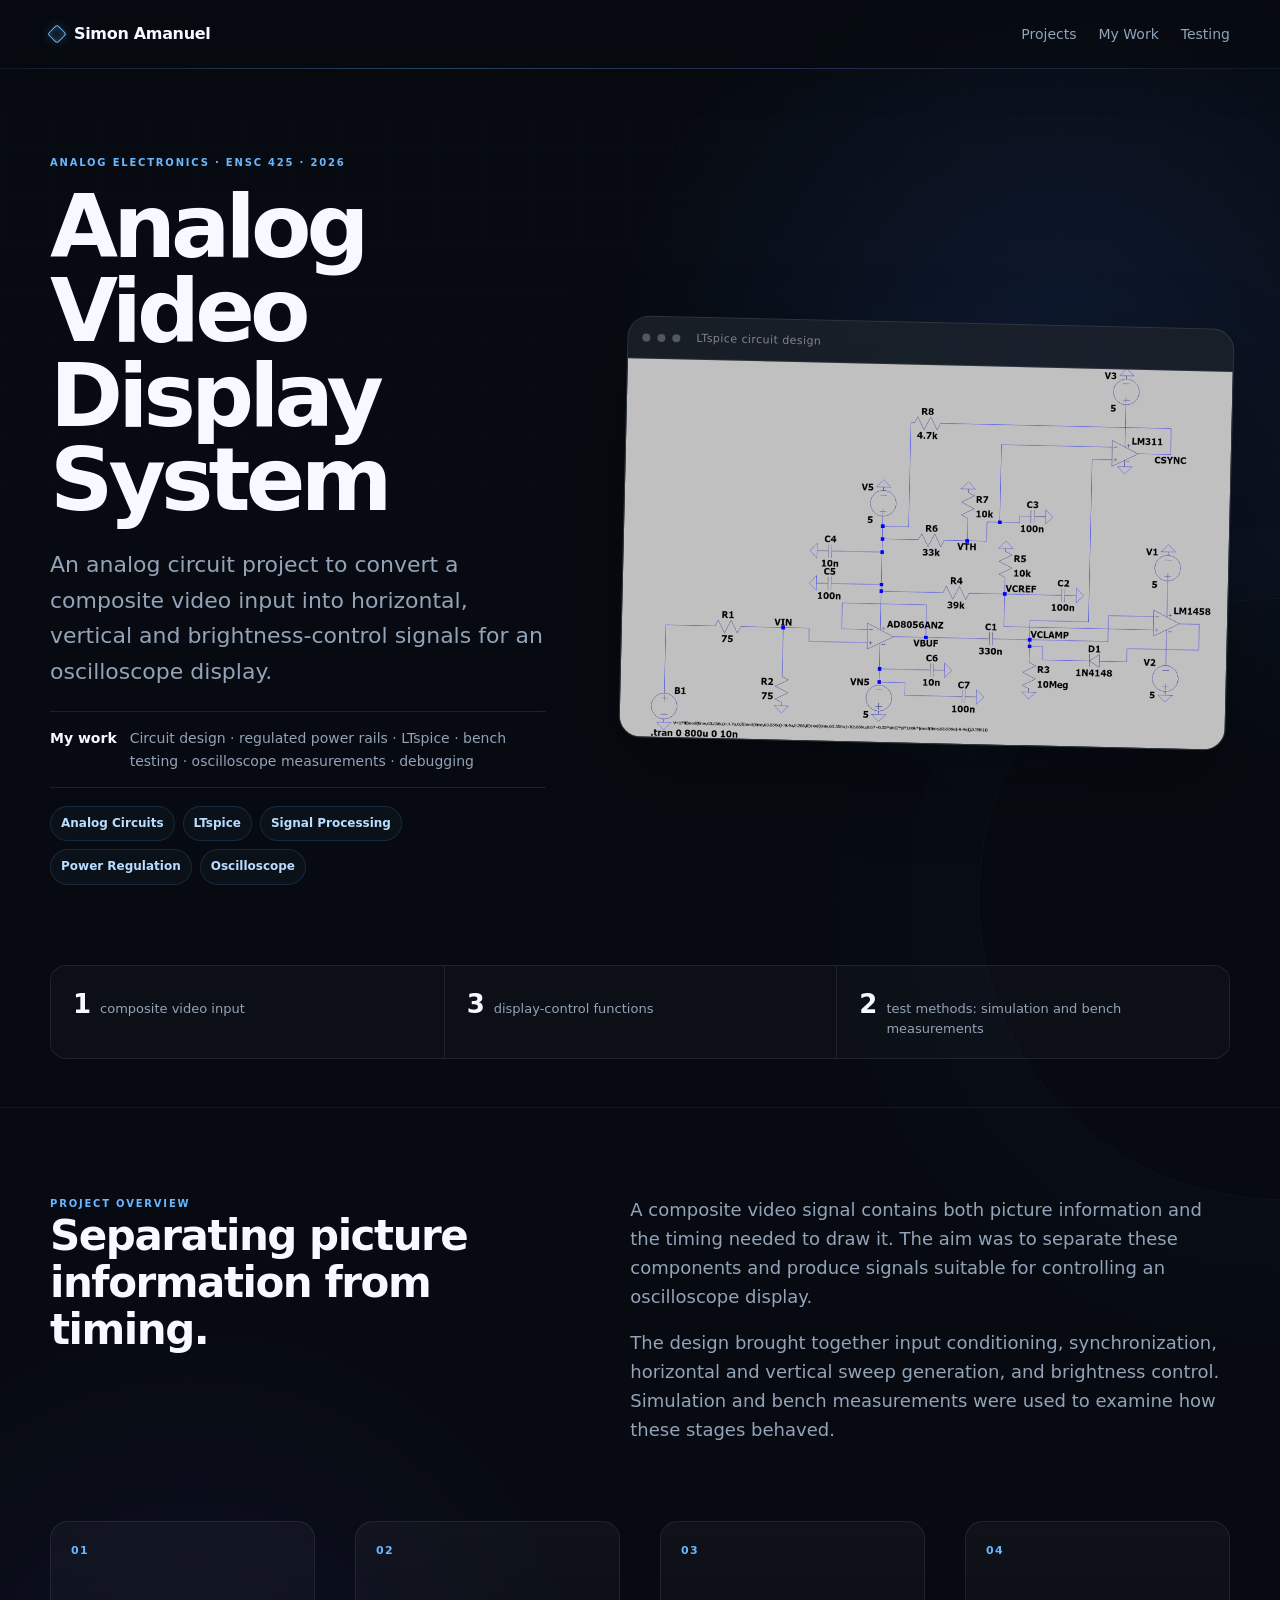
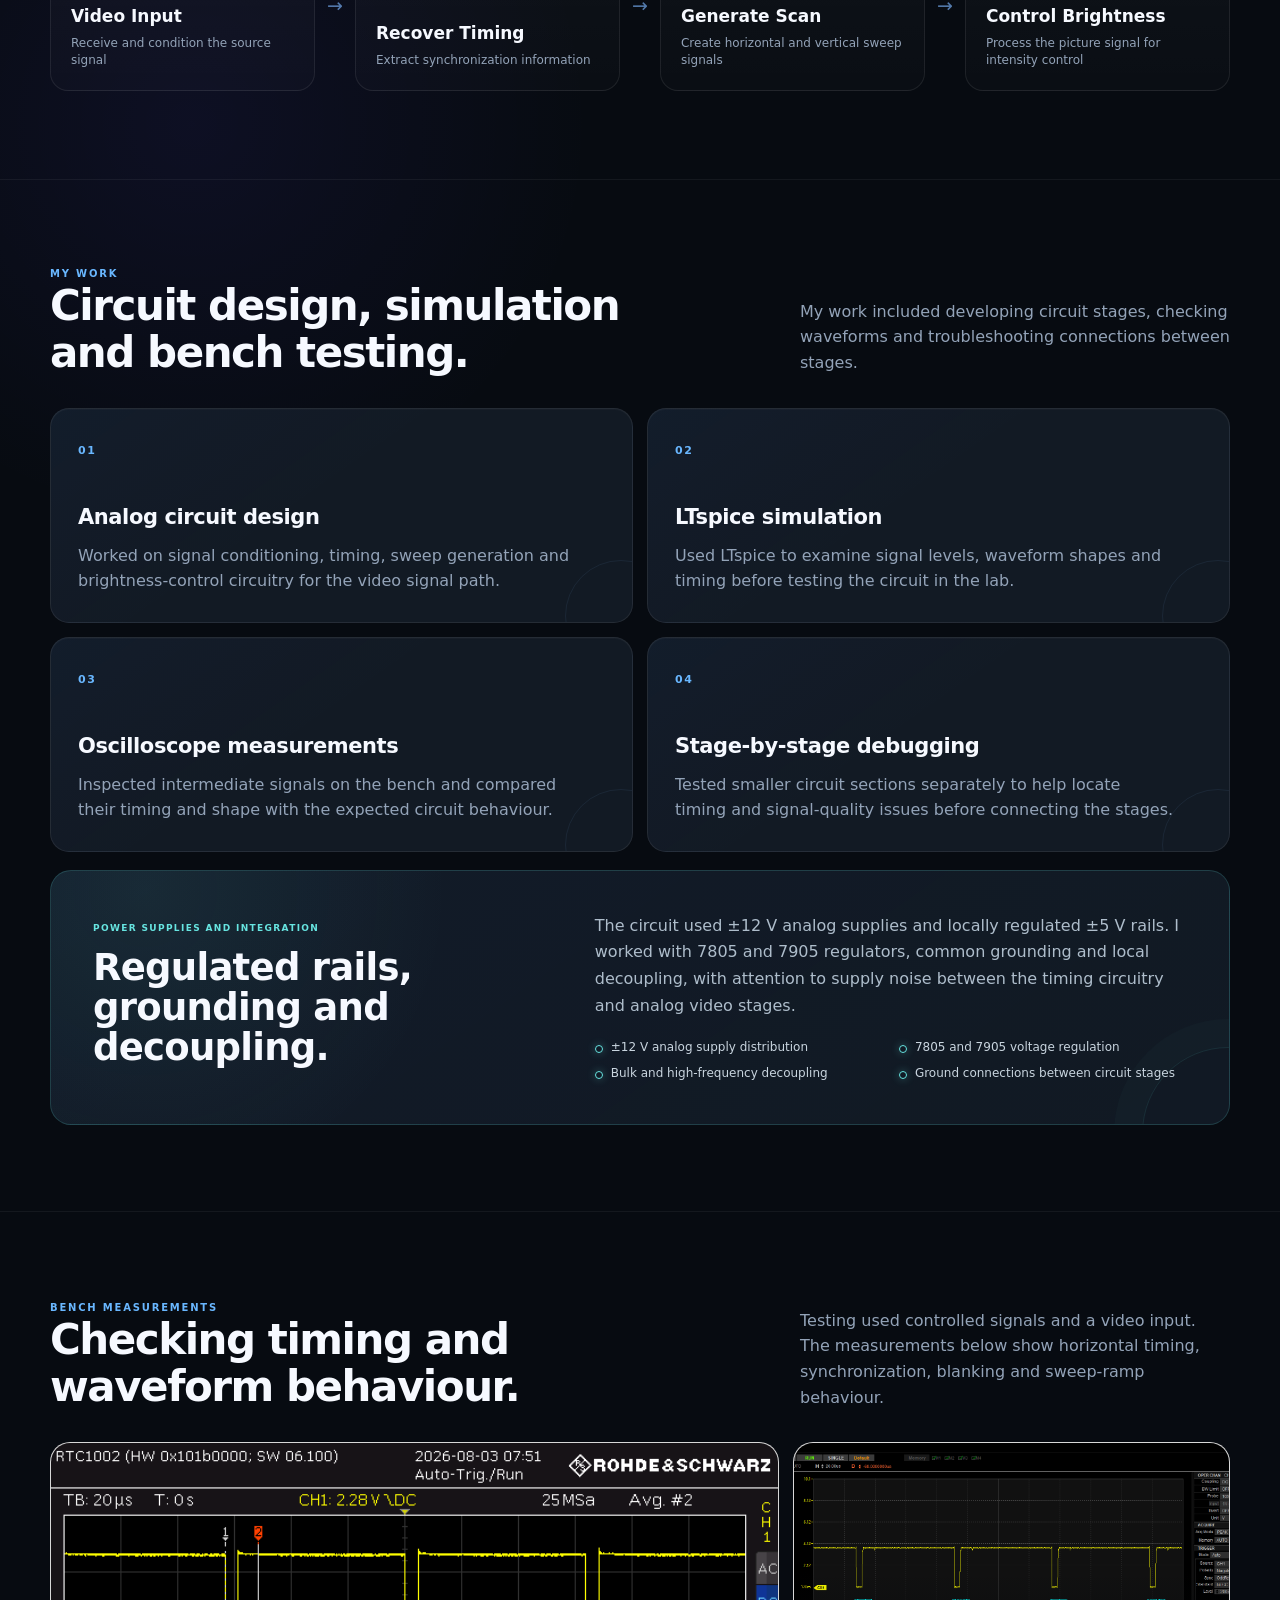
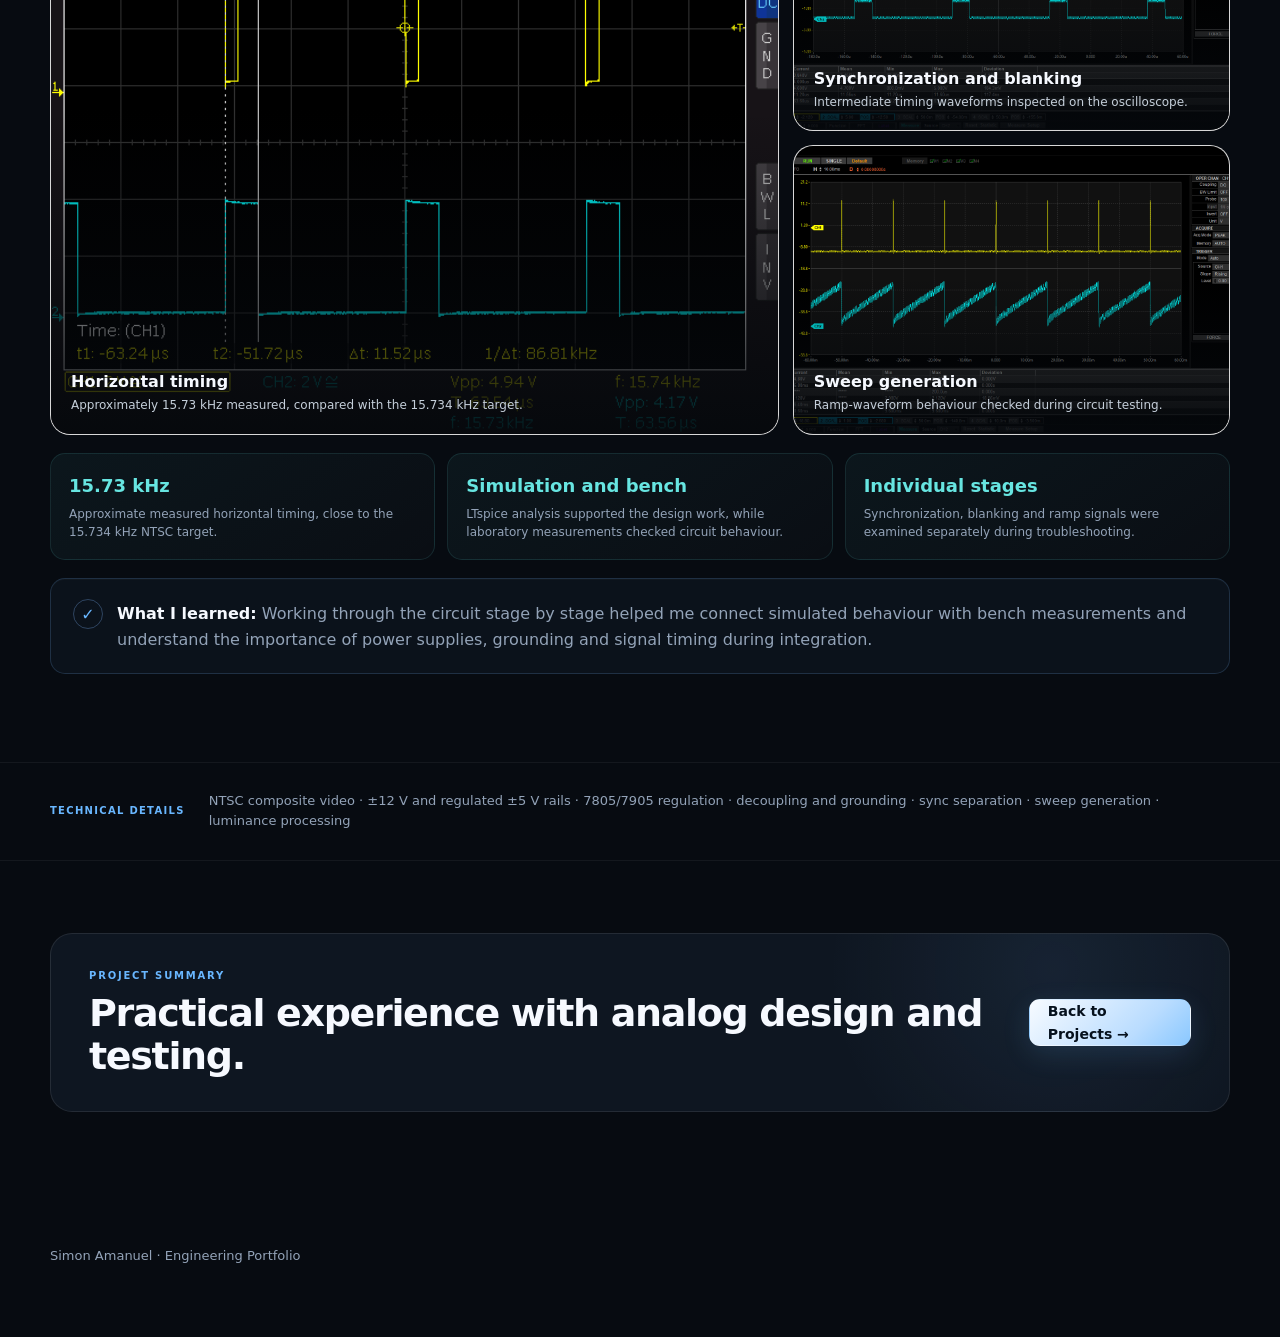
==== commit c9229df3: "Revise analog video project details and descriptions Updated the project description and improved cl" ====
--- a/analog-video.html
+++ b/analog-video.html
@@ -3,15 +3,21 @@
 <head>
   <meta charset="utf-8">
   <meta name="viewport" content="width=device-width, initial-scale=1">
-  <meta name="description" content="Analog video display system engineering portfolio project.">
+  <meta
+    name="description"
+    content="Analog video display project involving circuit design, LTspice simulation, regulated power rails and oscilloscope testing."
+  >
   <title>Analog Video Display System | Simon Amanuel</title>
   <link rel="stylesheet" href="styles.css">
 </head>
+
 <body class="analog-page">
   <a class="skip-link" href="#main-content">Skip to main content</a>
+
   <nav>
     <div class="container nav-inner">
       <a class="brand" href="index.html">Simon Amanuel</a>
+
       <div class="nav-links">
         <a href="index.html#projects">Projects</a>
         <a href="#work">My Work</a>
@@ -24,32 +30,50 @@
     <header class="analog-hero">
       <div class="container analog-hero-grid">
         <div class="analog-hero-copy">
-          <div class="eyebrow">Analog Electronics · ENSC 425 · 2026</div>
+          <div class="eyebrow">
+            Analog Electronics · ENSC 425 · 2026
+          </div>
+
           <h1>Analog Video<br>Display System</h1>
-          <p class="analog-lead">Designed and tested an analog circuit that takes a standard video signal and generates the timing and brightness controls needed to recreate the picture on an oscilloscope.</p>
+
+          <p class="analog-lead">
+            An analog circuit project to convert a composite video
+            input into horizontal, vertical and brightness-control
+            signals for an oscilloscope display.
+          </p>
 
           <div class="analog-role">
             <span class="analog-role-label">My work</span>
-            <span>Circuit design · regulated power rails · LTspice · lab testing · oscilloscope measurements · debugging</span>
+            <span>
+              Circuit design · regulated power rails · LTspice ·
+              bench testing · oscilloscope measurements · debugging
+            </span>
           </div>
 
           <div class="tags">
             <span class="tag">Analog Circuits</span>
             <span class="tag">LTspice</span>
             <span class="tag">Signal Processing</span>
-            <span class="tag">Power Distribution</span>
+            <span class="tag">Power Regulation</span>
             <span class="tag">Oscilloscope</span>
           </div>
         </div>
 
         <div class="analog-hero-visual">
-          <div class="analog-glow"></div>
+          <div class="analog-glow" aria-hidden="true"></div>
+
           <div class="analog-window">
             <div class="analog-window-bar">
-              <span></span><span></span><span></span>
-              <small>LTspice system design</small>
+              <span aria-hidden="true"></span>
+              <span aria-hidden="true"></span>
+              <span aria-hidden="true"></span>
+              <small>LTspice circuit design</small>
             </div>
-            <img src="assets/ntsc-1-input-sync.png" alt="LTspice schematic from the analog video project">
+
+            <img
+              src="assets/ntsc-1-input-sync.png"
+              alt="LTspice schematic of the video input and synchronization circuitry"
+            >
           </div>
         </div>
       </div>
@@ -57,15 +81,17 @@
       <div class="container analog-stats">
         <div>
           <strong>1</strong>
-          <span>video input</span>
-        </div>
+          <span>composite video input</span>
+        </div>
+
         <div>
           <strong>3</strong>
-          <span>display-control outputs</span>
-        </div>
-        <div>
-          <strong>2×</strong>
-          <span>simulation + bench validation</span>
+          <span>display-control functions</span>
+        </div>
+
+        <div>
+          <strong>2</strong>
+          <span>test methods: simulation and bench measurements</span>
         </div>
       </div>
     </header>
@@ -73,38 +99,59 @@
     <section class="analog-intro">
       <div class="container analog-intro-grid">
         <div>
-          <div class="eyebrow">What I Built</div>
-          <h2>A circuit that turns video into display control signals.</h2>
-        </div>
+          <div class="eyebrow">Project Overview</div>
+          <h2>Separating picture information from timing.</h2>
+        </div>
+
         <div class="analog-intro-copy">
-          <p>A television signal carries both the picture and the timing needed to draw it. The challenge was to separate those pieces and convert them into signals an oscilloscope could use.</p>
-          <p>The result was a multi-stage analog design that handled horizontal position, vertical position and image brightness as separate functions.</p>
-        </div>
-      </div>
-
-      <div class="container analog-flow" aria-label="Video processing flow">
+          <p>
+            A composite video signal contains both picture information
+            and the timing needed to draw it. The aim was to separate
+            these components and produce signals suitable for
+            controlling an oscilloscope display.
+          </p>
+
+          <p>
+            The design brought together input conditioning,
+            synchronization, horizontal and vertical sweep generation,
+            and brightness control. Simulation and bench measurements
+            were used to examine how these stages behaved.
+          </p>
+        </div>
+      </div>
+
+      <div
+        class="container analog-flow"
+        aria-label="Video processing stages"
+      >
         <div class="analog-flow-item">
           <span>01</span>
           <strong>Video Input</strong>
           <small>Receive and condition the source signal</small>
         </div>
-        <div class="analog-flow-arrow">→</div>
+
+        <div class="analog-flow-arrow" aria-hidden="true">→</div>
+
         <div class="analog-flow-item">
           <span>02</span>
           <strong>Recover Timing</strong>
-          <small>Extract the information that keeps the image aligned</small>
-        </div>
-        <div class="analog-flow-arrow">→</div>
+          <small>Extract synchronization information</small>
+        </div>
+
+        <div class="analog-flow-arrow" aria-hidden="true">→</div>
+
         <div class="analog-flow-item">
           <span>03</span>
           <strong>Generate Scan</strong>
           <small>Create horizontal and vertical sweep signals</small>
         </div>
-        <div class="analog-flow-arrow">→</div>
+
+        <div class="analog-flow-arrow" aria-hidden="true">→</div>
+
         <div class="analog-flow-item">
           <span>04</span>
           <strong>Control Brightness</strong>
-          <small>Use the picture signal to control beam intensity</small>
+          <small>Process the picture signal for intensity control</small>
         </div>
       </div>
     </section>
@@ -113,47 +160,77 @@
       <div class="container">
         <div class="analog-section-head">
           <div>
-            <div class="eyebrow">My Engineering Work</div>
-            <h2>From circuit idea to measured hardware.</h2>
-          </div>
-          <p>I worked across the full design cycle rather than only one stage of the project.</p>
+            <div class="eyebrow">My Work</div>
+            <h2>Circuit design, simulation and bench testing.</h2>
+          </div>
+
+          <p>
+            My work included developing circuit stages, checking
+            waveforms and troubleshooting connections between stages.
+          </p>
         </div>
 
         <div class="analog-work-grid">
           <article class="analog-work-card">
             <span class="analog-card-num">01</span>
-            <h3>Designed the analog stages</h3>
-            <p>Developed the signal-conditioning, timing, sweep and brightness-control circuitry needed for the complete signal path.</p>
-          </article>
+            <h3>Analog circuit design</h3>
+            <p>
+              Worked on signal conditioning, timing, sweep generation
+              and brightness-control circuitry for the video
+              signal path.
+            </p>
+          </article>
+
           <article class="analog-work-card">
             <span class="analog-card-num">02</span>
-            <h3>Simulated before building</h3>
-            <p>Used LTspice to check signal behavior and timing before moving the design into the lab.</p>
-          </article>
+            <h3>LTspice simulation</h3>
+            <p>
+              Used LTspice to examine signal levels, waveform shapes
+              and timing before testing the circuit in the lab.
+            </p>
+          </article>
+
           <article class="analog-work-card">
             <span class="analog-card-num">03</span>
-            <h3>Measured real signals</h3>
-            <p>Used an oscilloscope to inspect intermediate waveforms and verify that each section behaved as intended.</p>
-          </article>
+            <h3>Oscilloscope measurements</h3>
+            <p>
+              Inspected intermediate signals on the bench and
+              compared their timing and shape with the expected
+              circuit behaviour.
+            </p>
+          </article>
+
           <article class="analog-work-card">
             <span class="analog-card-num">04</span>
-            <h3>Debugged stage by stage</h3>
-            <p>Tested smaller sections independently so timing or signal-quality problems could be isolated instead of troubleshooting the whole system at once.</p>
+            <h3>Stage-by-stage debugging</h3>
+            <p>
+              Tested smaller circuit sections separately to help
+              locate timing and signal-quality issues before
+              connecting the stages.
+            </p>
           </article>
         </div>
 
         <div class="project-evidence-callout analog-power-callout">
           <div>
-            <span>Power-rail design</span>
-            <h3>Separate, regulated supplies for mixed-signal circuitry.</h3>
-          </div>
-          <div>
-            <p>The complete circuit used ±12 V analog rails and locally regulated ±5 V rails. I worked with 7805/7905 regulation, common grounding and local decoupling so fast-switching timing stages did not disturb the wideband analog-video path.</p>
+            <span>Power Supplies and Integration</span>
+            <h3>Regulated rails, grounding and decoupling.</h3>
+          </div>
+
+          <div>
+            <p>
+              The circuit used ±12 V analog supplies and locally
+              regulated ±5 V rails. I worked with 7805 and 7905
+              regulators, common grounding and local decoupling,
+              with attention to supply noise between the timing
+              circuitry and analog video stages.
+            </p>
+
             <ul>
               <li>±12 V analog supply distribution</li>
-              <li>7805 and 7905 regulated rails</li>
+              <li>7805 and 7905 voltage regulation</li>
               <li>Bulk and high-frequency decoupling</li>
-              <li>Shared grounding and noise-aware integration</li>
+              <li>Ground connections between circuit stages</li>
             </ul>
           </div>
         </div>
@@ -164,48 +241,109 @@
       <div class="container">
         <div class="analog-section-head">
           <div>
-            <div class="eyebrow">Testing & Evidence</div>
-            <h2>Simulation was only the starting point.</h2>
-          </div>
-          <p>The circuit was also checked on the bench using controlled signals and real video input.</p>
+            <div class="eyebrow">Bench Measurements</div>
+            <h2>Checking timing and waveform behaviour.</h2>
+          </div>
+
+          <p>
+            Testing used controlled signals and a video input.
+            The measurements below show horizontal timing,
+            synchronization, blanking and sweep-ramp behaviour.
+          </p>
         </div>
 
         <div class="analog-gallery">
           <figure class="analog-shot analog-shot-large">
-            <img src="assets/ntsc-lab-timing.png" alt="Oscilloscope timing measurement showing a 15.73 kilohertz horizontal signal" loading="lazy" decoding="async">
+            <img
+              src="assets/ntsc-lab-timing.png"
+              alt="Oscilloscope measurement showing horizontal timing of approximately 15.73 kilohertz"
+              loading="lazy"
+              decoding="async"
+            >
+
             <figcaption>
-              <strong>Timing verification</strong>
-              <span>Horizontal timing checked at 15.734 kHz.</span>
+              <strong>Horizontal timing</strong>
+              <span>
+                Approximately 15.73 kHz measured, compared with
+                the 15.734 kHz target.
+              </span>
             </figcaption>
           </figure>
 
           <figure class="analog-shot">
-            <img src="assets/ntsc-lab-sync-blanking.png" alt="Oscilloscope synchronization and blanking waveforms" loading="lazy" decoding="async">
+            <img
+              src="assets/ntsc-lab-sync-blanking.png"
+              alt="Oscilloscope traces of synchronization and blanking signals"
+              loading="lazy"
+              decoding="async"
+            >
+
             <figcaption>
-              <strong>Sync & blanking</strong>
-              <span>Intermediate timing signals checked directly on the bench.</span>
+              <strong>Synchronization and blanking</strong>
+              <span>
+                Intermediate timing waveforms inspected on
+                the oscilloscope.
+              </span>
             </figcaption>
           </figure>
 
           <figure class="analog-shot">
-            <img src="assets/ntsc-lab-ramp.png" alt="Oscilloscope sweep ramp waveform" loading="lazy" decoding="async">
+            <img
+              src="assets/ntsc-lab-ramp.png"
+              alt="Oscilloscope measurement of a sweep-ramp waveform"
+              loading="lazy"
+              decoding="async"
+            >
+
             <figcaption>
               <strong>Sweep generation</strong>
-              <span>Ramp behavior measured before full-system integration.</span>
+              <span>
+                Ramp-waveform behaviour checked during
+                circuit testing.
+              </span>
             </figcaption>
           </figure>
         </div>
 
-        <div class="analog-measure-grid" aria-label="Measured project evidence">
-          <article><strong>15.73 kHz</strong><span>Measured horizontal timing, closely matching the 15.734 kHz NTSC target.</span></article>
-          <article><strong>Simulation → bench</strong><span>Each major stage was checked in LTspice and then verified with laboratory measurements.</span></article>
-          <article><strong>Stage-by-stage</strong><span>Sync, blanking and ramp signals were isolated before complete-system integration.</span></article>
+        <div
+          class="analog-measure-grid"
+          aria-label="Testing summary"
+        >
+          <article>
+            <strong>15.73 kHz</strong>
+            <span>
+              Approximate measured horizontal timing, close to
+              the 15.734 kHz NTSC target.
+            </span>
+          </article>
+
+          <article>
+            <strong>Simulation and bench</strong>
+            <span>
+              LTspice analysis supported the design work, while
+              laboratory measurements checked circuit behaviour.
+            </span>
+          </article>
+
+          <article>
+            <strong>Individual stages</strong>
+            <span>
+              Synchronization, blanking and ramp signals were
+              examined separately during troubleshooting.
+            </span>
+          </article>
         </div>
 
         <div class="analog-result-strip">
           <div>
-            <span class="analog-result-mark">✓</span>
-            <p><strong>What this demonstrates:</strong> I can move from simulation to real hardware, establish the required power rails, measure intermediate signals and debug a mixed-signal system methodically.</p>
+            <span class="analog-result-mark" aria-hidden="true">✓</span>
+            <p>
+              <strong>What I learned:</strong>
+              Working through the circuit stage by stage helped me
+              connect simulated behaviour with bench measurements
+              and understand the importance of power supplies,
+              grounding and signal timing during integration.
+            </p>
           </div>
         </div>
       </div>
@@ -213,24 +351,34 @@
 
     <section class="analog-tech">
       <div class="container analog-tech-inner">
-        <span>For technical reviewers</span>
-        <p>NTSC composite video · ±12 V and regulated ±5 V rails · 7805/7905 regulation · decoupling and grounding · sync separation · sweep generation · luminance processing</p>
+        <span>Technical Details</span>
+
+        <p>
+          NTSC composite video · ±12 V and regulated ±5 V rails ·
+          7805/7905 regulation · decoupling and grounding ·
+          sync separation · sweep generation · luminance processing
+        </p>
       </div>
     </section>
 
     <section class="analog-close">
       <div class="container analog-close-card">
         <div>
-          <div class="eyebrow">Project Snapshot</div>
-          <h2>Analog design, simulation and hands-on verification.</h2>
-        </div>
-        <a class="button primary" href="index.html#projects">Back to Projects →</a>
+          <div class="eyebrow">Project Summary</div>
+          <h2>Practical experience with analog design and testing.</h2>
+        </div>
+
+        <a class="button primary" href="index.html#projects">
+          Back to Projects →
+        </a>
       </div>
     </section>
   </main>
 
   <footer>
-    <div class="container small">Simon Amanuel · Engineering Portfolio</div>
+    <div class="container small">
+      Simon Amanuel · Engineering Portfolio
+    </div>
   </footer>
 </body>
 </html>
--- a/styles.css
+++ b/styles.css
@@ -609,6 +609,287 @@
   .mail-build-photos figure:hover,.mail-video-card:hover{transform:none}
 }
 
+/* =========================================
+   Data center networks project
+   ========================================= */
+.home-page .project-bento{
+  grid-template-rows:340px 340px 310px;
+}
+.bento-network{grid-column:1/-1}
+.bento-network .bento-image img{
+  object-fit:cover;
+  object-position:center 55%;
+  filter:saturate(.82) contrast(1.04);
+}
+.bento-network .bento-overlay{
+  background:
+    linear-gradient(90deg,rgba(6,10,15,.98) 0%,rgba(6,10,15,.87) 42%,rgba(6,10,15,.32) 76%,rgba(6,10,15,.13) 100%),
+    linear-gradient(180deg,transparent 30%,rgba(6,10,15,.66) 100%);
+}
+.bento-network .bento-content{max-width:720px}
+
+.network-page{
+  background:
+    radial-gradient(circle at 82% 8%,rgba(255,137,45,.09),transparent 28rem),
+    radial-gradient(circle at 8% 34%,rgba(50,137,214,.08),transparent 25rem),
+    var(--bg);
+}
+.network-page::after{
+  content:"";
+  position:fixed;
+  pointer-events:none;
+  z-index:-1;
+  width:620px;height:620px;
+  right:-330px;bottom:-330px;
+  border:1px solid rgba(255,151,60,.055);
+  border-radius:50%;
+  box-shadow:0 0 0 75px rgba(105,183,255,.012),0 0 0 150px rgba(255,151,60,.008);
+}
+.network-hero{padding:88px 0 54px;overflow:hidden}
+.network-hero-grid{
+  display:grid;
+  grid-template-columns:.92fr 1.08fr;
+  gap:clamp(38px,6vw,78px);
+  align-items:center;
+}
+.network-hero h1{
+  margin:13px 0 23px;
+  font-size:clamp(52px,7.4vw,90px);
+  line-height:.95;
+}
+.network-lead{
+  max-width:680px;
+  color:var(--muted);
+  font-size:clamp(18px,2vw,22px);
+}
+.network-role{
+  display:grid;
+  grid-template-columns:auto 1fr;
+  gap:14px;
+  margin-top:24px;
+  padding:14px 0;
+  border-top:1px solid rgba(255,255,255,.09);
+  border-bottom:1px solid rgba(255,255,255,.09);
+  font-size:13px;
+}
+.network-role span{
+  color:#ffad68;
+  text-transform:uppercase;
+  letter-spacing:.13em;
+  font-size:9px;
+  font-weight:900;
+  padding-top:3px;
+}
+.network-hero-visual{
+  margin:0;
+  overflow:hidden;
+  border:1px solid rgba(255,255,255,.11);
+  border-radius:22px;
+  background:#eef3f8;
+  box-shadow:0 34px 80px rgba(0,0,0,.35);
+  transform:rotate(1deg);
+}
+.network-hero-visual img{width:100%;aspect-ratio:16/9;object-fit:cover}
+.network-hero-visual figcaption{
+  padding:13px 16px;
+  background:#101a27;
+  color:#aebdcb;
+  font-size:11px;
+}
+.network-stat-strip{
+  display:grid;
+  grid-template-columns:repeat(4,1fr);
+  margin-top:52px;
+  border:1px solid rgba(255,255,255,.08);
+  border-radius:17px;
+  overflow:hidden;
+  background:rgba(255,255,255,.02);
+}
+.network-stat-strip>div{padding:18px 21px}
+.network-stat-strip>div+div{border-left:1px solid rgba(255,255,255,.08)}
+.network-stat-strip strong{display:block;font-size:23px;letter-spacing:-.04em}
+.network-stat-strip span{color:var(--muted);font-size:11px}
+
+.network-overview,.network-method,.network-results,.network-lessons,.network-close{padding:88px 0}
+.network-overview-grid,.network-lessons-grid{
+  display:grid;
+  grid-template-columns:.94fr 1.06fr;
+  gap:clamp(36px,7vw,88px);
+}
+.network-overview-copy{color:var(--muted);font-size:17px}
+.network-overview-copy p:first-child{margin-top:0}
+.network-question-card{
+  margin-top:48px;
+  padding:25px 28px;
+  border:1px solid rgba(255,173,104,.17);
+  border-radius:20px;
+  background:linear-gradient(135deg,rgba(255,151,60,.045),rgba(105,183,255,.035)),var(--panel);
+}
+.network-question-card>span{
+  display:block;
+  color:#ffad68;
+  font-size:9px;
+  font-weight:900;
+  text-transform:uppercase;
+  letter-spacing:.14em;
+  margin-bottom:15px;
+}
+.network-comparison{
+  display:grid;
+  grid-template-columns:1fr auto 1fr auto 1.2fr;
+  gap:18px;
+  align-items:center;
+}
+.network-comparison>div{display:flex;flex-direction:column}
+.network-comparison strong{font-size:18px}
+.network-comparison small{color:var(--muted)}
+.network-comparison>b{color:#ffad68}
+
+.network-section-head{
+  display:grid;
+  grid-template-columns:1.15fr .85fr;
+  gap:40px;
+  align-items:end;
+  margin-bottom:34px;
+}
+.network-section-head h2{margin-bottom:0;max-width:720px}
+.network-section-head>p{margin:0;color:var(--muted);max-width:440px;justify-self:end}
+.network-method-grid{
+  display:grid;
+  grid-template-columns:repeat(4,1fr);
+  gap:13px;
+}
+.network-method-grid article{
+  min-height:245px;
+  padding:24px;
+  border:1px solid rgba(255,255,255,.08);
+  border-radius:18px;
+  background:linear-gradient(160deg,rgba(105,183,255,.045),rgba(255,151,60,.018)),var(--panel);
+}
+.network-method-grid article>span{
+  color:#ffad68;
+  font-size:10px;
+  font-weight:900;
+  letter-spacing:.14em;
+}
+.network-method-grid h3{margin-top:50px;font-size:20px}
+.network-method-grid p{color:var(--muted);font-size:13px;margin-bottom:0}
+
+.network-results{background:rgba(4,8,13,.45)}
+.network-key-results{
+  display:grid;
+  grid-template-columns:repeat(4,1fr);
+  gap:12px;
+}
+.network-metric{
+  min-height:154px;
+  padding:20px;
+  border:1px solid rgba(105,183,255,.12);
+  border-radius:17px;
+  background:var(--panel);
+  display:flex;
+  flex-direction:column;
+}
+.network-metric span{color:var(--muted);font-size:10px;text-transform:uppercase;letter-spacing:.1em}
+.network-metric strong{margin-top:auto;font-size:24px;letter-spacing:-.04em}
+.network-metric small{color:#9eb1c3}
+.network-metric.best{border-color:rgba(93,220,170,.25);background:linear-gradient(160deg,rgba(93,220,170,.06),transparent),var(--panel)}
+.network-metric.risk{border-color:rgba(255,116,116,.23);background:linear-gradient(160deg,rgba(255,116,116,.055),transparent),var(--panel)}
+.network-table-shell{
+  margin-top:16px;
+  border:1px solid rgba(255,255,255,.09);
+  border-radius:20px;
+  overflow:hidden;
+  background:var(--panel);
+}
+.network-table-heading{
+  display:flex;
+  justify-content:space-between;
+  align-items:flex-end;
+  gap:20px;
+  padding:19px 21px;
+  border-bottom:1px solid rgba(255,255,255,.08);
+}
+.network-table-heading span{display:block;color:#ffad68;font-size:9px;font-weight:900;text-transform:uppercase;letter-spacing:.13em}
+.network-table-heading strong{display:block;margin-top:3px;font-size:14px}
+.network-table-heading small{color:var(--muted);text-align:right}
+.network-table-scroll{overflow-x:auto}
+.network-table-shell table{width:100%;border-collapse:collapse;min-width:850px}
+.network-table-shell th,.network-table-shell td{padding:14px 16px;text-align:left;border-bottom:1px solid rgba(255,255,255,.065);font-size:12px}
+.network-table-shell th{color:#a9b9c8;font-size:9px;text-transform:uppercase;letter-spacing:.1em;background:rgba(255,255,255,.025)}
+.network-table-shell td:first-child{font-weight:800}
+.network-table-shell tbody tr:last-child td{border-bottom:0}
+.network-table-shell .row-best{background:rgba(93,220,170,.055)}
+.network-table-shell .row-risk{background:rgba(255,116,116,.05)}
+.network-figure-grid{display:grid;grid-template-columns:1fr 1fr;gap:16px;margin-top:16px}
+.network-figure-grid figure{
+  margin:0;
+  overflow:hidden;
+  border:1px solid rgba(255,255,255,.09);
+  border-radius:20px;
+  background:#f4f4f4;
+}
+.network-figure-grid img{width:100%;aspect-ratio:935/1210;object-fit:cover;object-position:center}
+.network-figure-grid figcaption{padding:16px 18px 19px;background:var(--panel);display:flex;flex-direction:column}
+.network-figure-grid figcaption span{color:var(--muted);font-size:12px;margin-top:3px}
+
+.network-lessons-grid>div:first-child p{color:var(--muted);font-size:17px}
+.network-lesson-list{display:grid;gap:11px}
+.network-lesson-list article{
+  display:grid;
+  grid-template-columns:auto 1fr;
+  gap:14px;
+  padding:19px;
+  border:1px solid rgba(255,255,255,.08);
+  border-radius:16px;
+  background:rgba(255,255,255,.02);
+}
+.network-lesson-list article>span{color:#ffad68;font-size:10px;font-weight:900}
+.network-lesson-list p{color:var(--muted);font-size:13px;margin:4px 0 0}
+.network-team-note{
+  display:grid;
+  grid-template-columns:auto 1fr;
+  gap:22px;
+  margin-top:46px;
+  padding:19px 22px;
+  border-top:1px solid rgba(255,255,255,.09);
+  border-bottom:1px solid rgba(255,255,255,.09);
+}
+.network-team-note span{color:#ffad68;font-size:9px;font-weight:900;text-transform:uppercase;letter-spacing:.13em;padding-top:4px}
+.network-team-note p{color:var(--muted);font-size:13px;margin:0}
+.network-close-inner{
+  display:flex;
+  align-items:center;
+  justify-content:space-between;
+  gap:30px;
+  padding:34px 38px;
+  border:1px solid rgba(255,255,255,.09);
+  border-radius:22px;
+  background:linear-gradient(135deg,rgba(105,183,255,.04),rgba(255,151,60,.025)),var(--panel);
+}
+.network-close-inner h2{font-size:clamp(26px,3vw,38px);margin:8px 0 0;max-width:780px}
+
+@media(max-width:960px){
+  .home-page .project-bento{grid-template-columns:1fr;grid-template-rows:560px 370px 370px 370px}
+  .bento-network{grid-column:auto}
+  .network-hero-grid,.network-overview-grid,.network-section-head,.network-lessons-grid{grid-template-columns:1fr}
+  .network-section-head>p{justify-self:start}
+  .network-method-grid,.network-key-results{grid-template-columns:1fr 1fr}
+  .network-comparison{grid-template-columns:1fr}
+  .network-comparison>b{display:none}
+}
+@media(max-width:650px){
+  .home-page .project-bento{grid-template-rows:470px 350px 350px 370px}
+  .network-hero{padding-top:72px}
+  .network-role{grid-template-columns:1fr}
+  .network-stat-strip,.network-method-grid,.network-key-results,.network-figure-grid{grid-template-columns:1fr}
+  .network-stat-strip>div+div{border-left:0;border-top:1px solid rgba(255,255,255,.08)}
+  .network-question-card{padding:22px}
+  .network-table-heading,.network-close-inner{align-items:flex-start;flex-direction:column}
+  .network-table-heading small{text-align:left}
+  .network-team-note{grid-template-columns:1fr;gap:6px}
+}
+
 
 /* =========================================================
    V17 — Precision Engineering Visual System
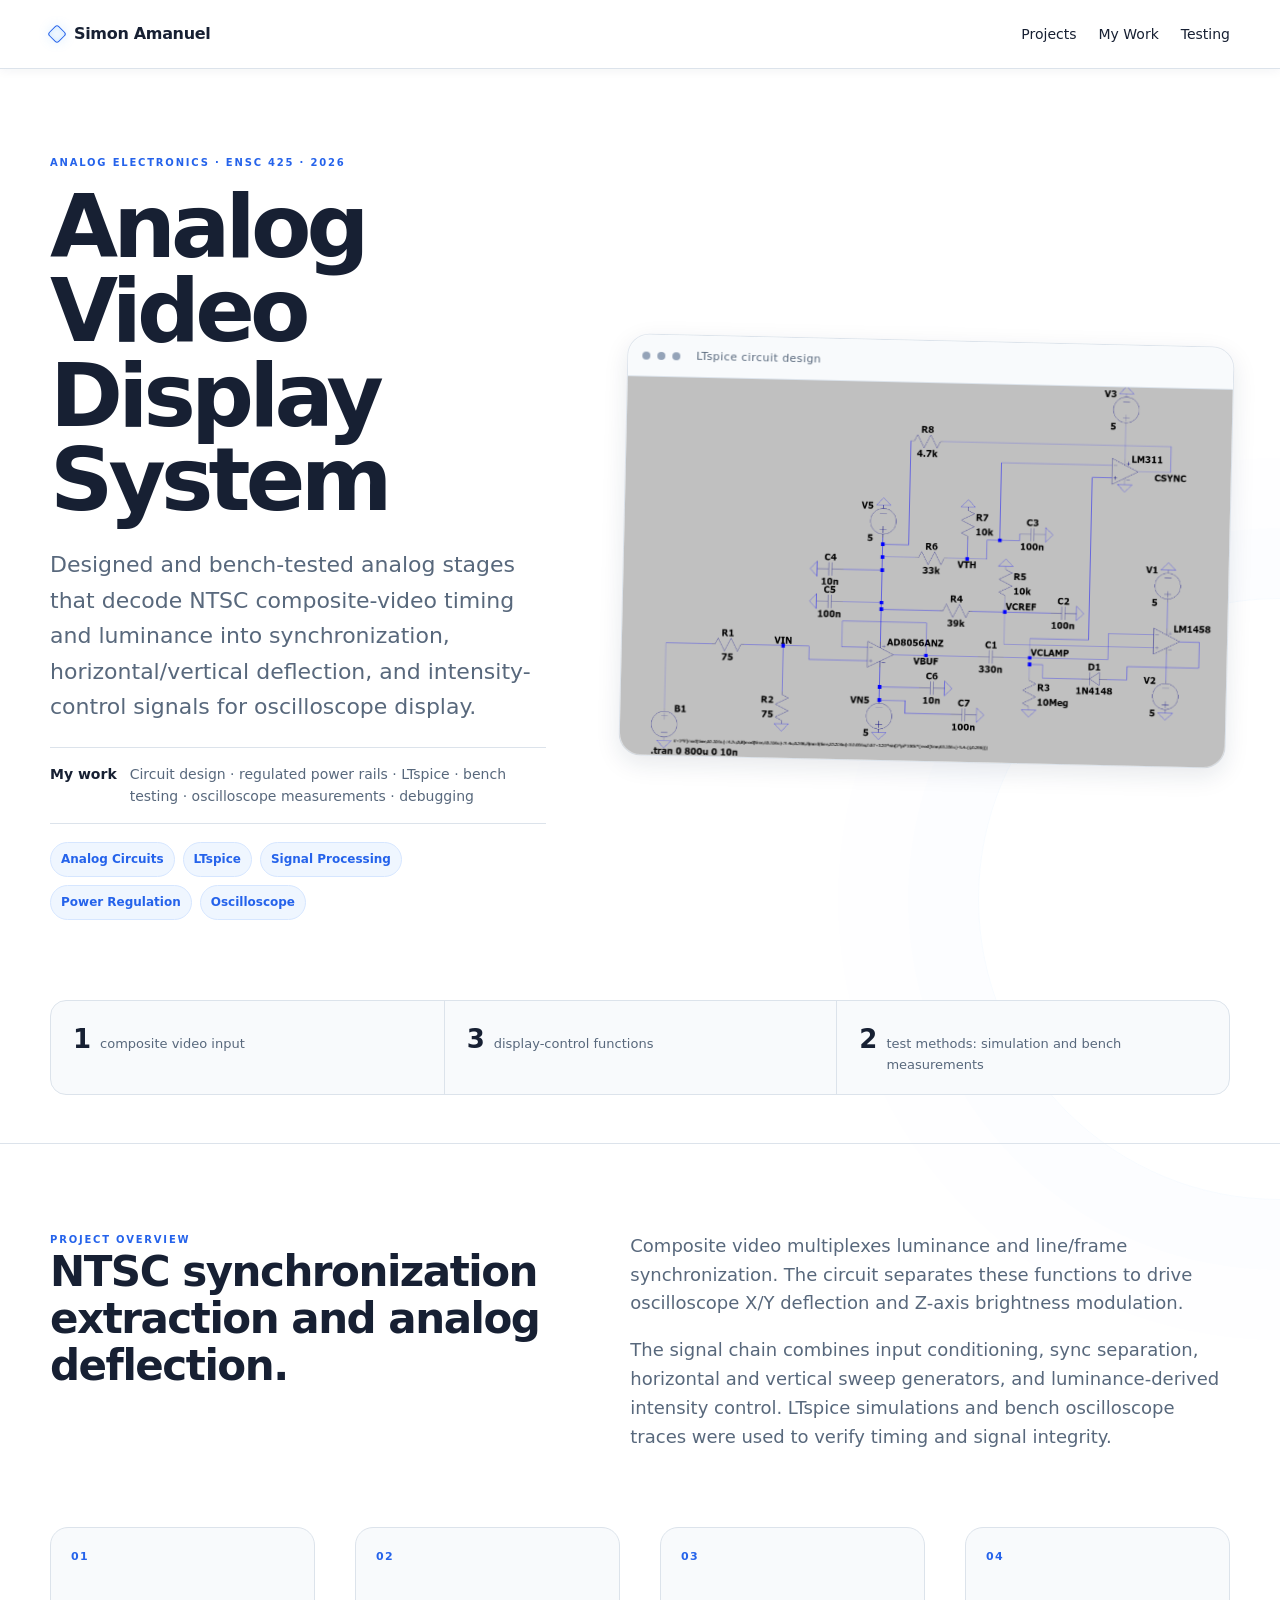
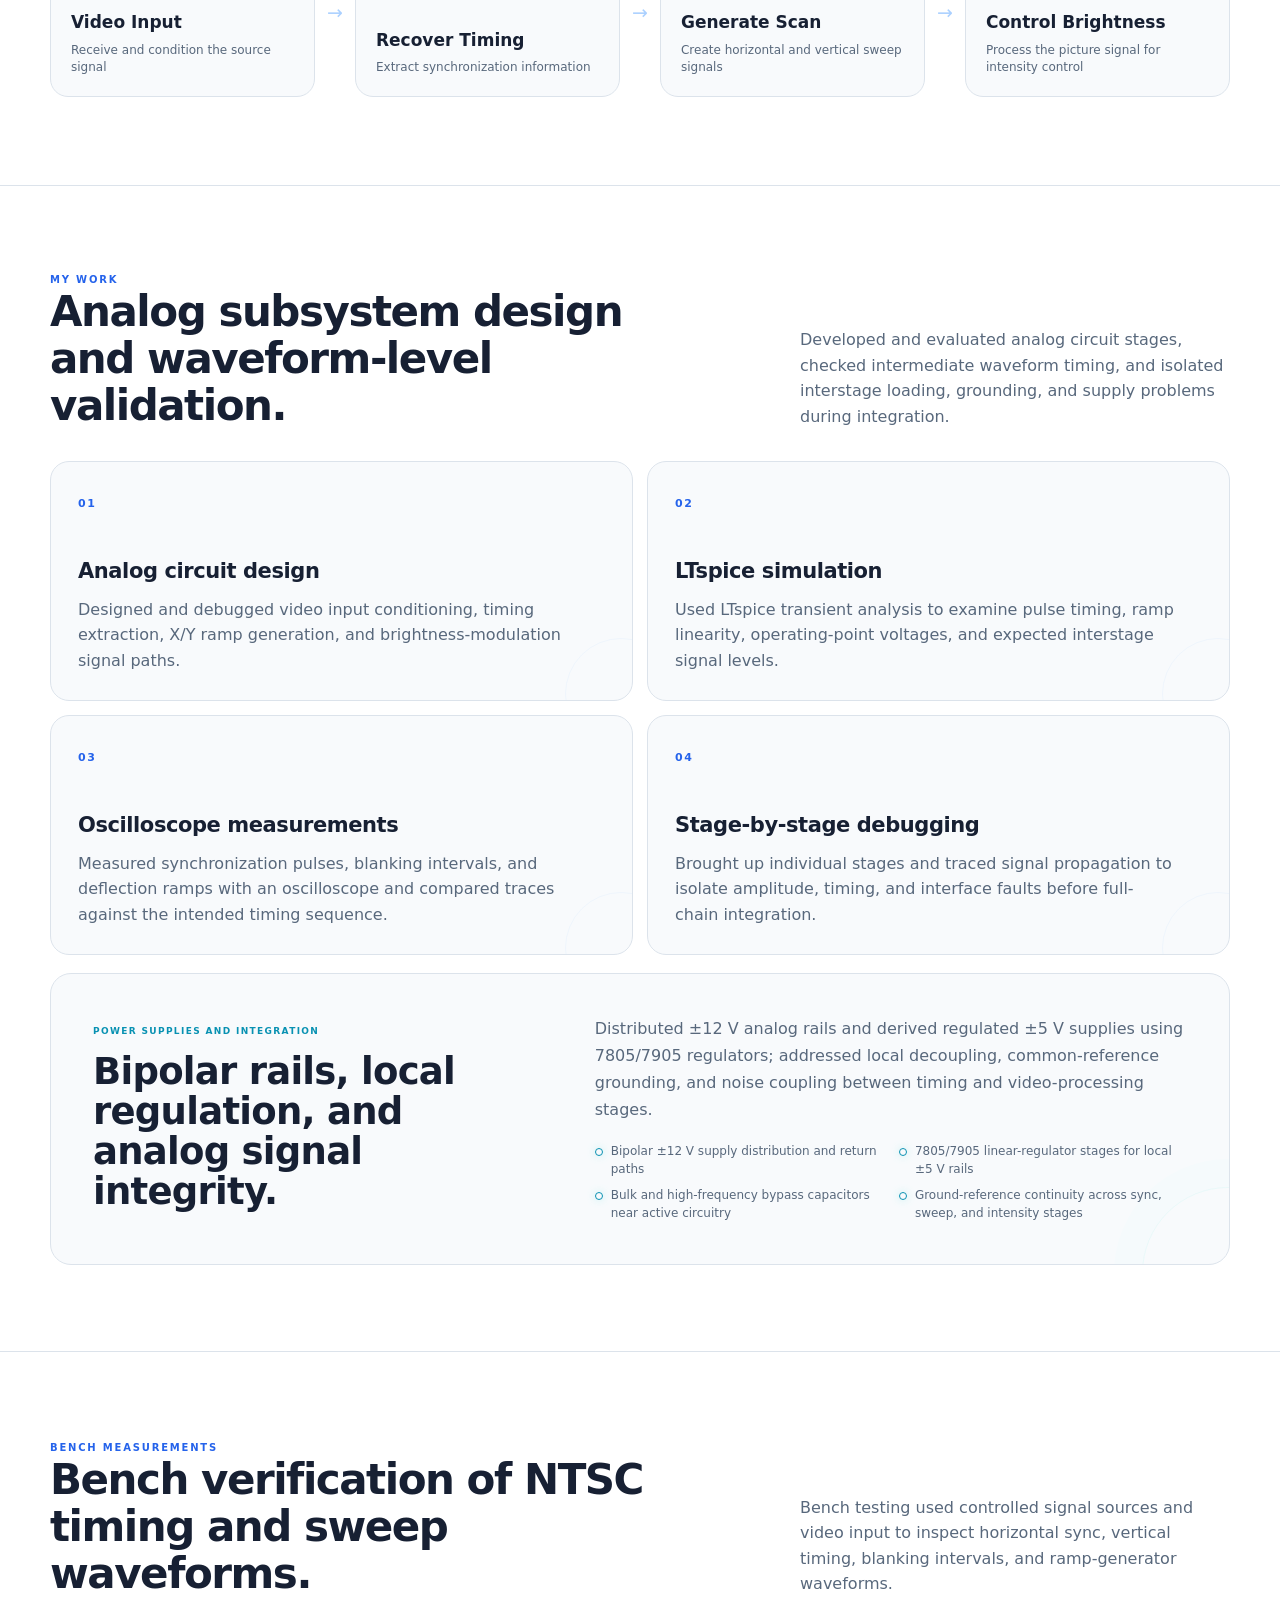
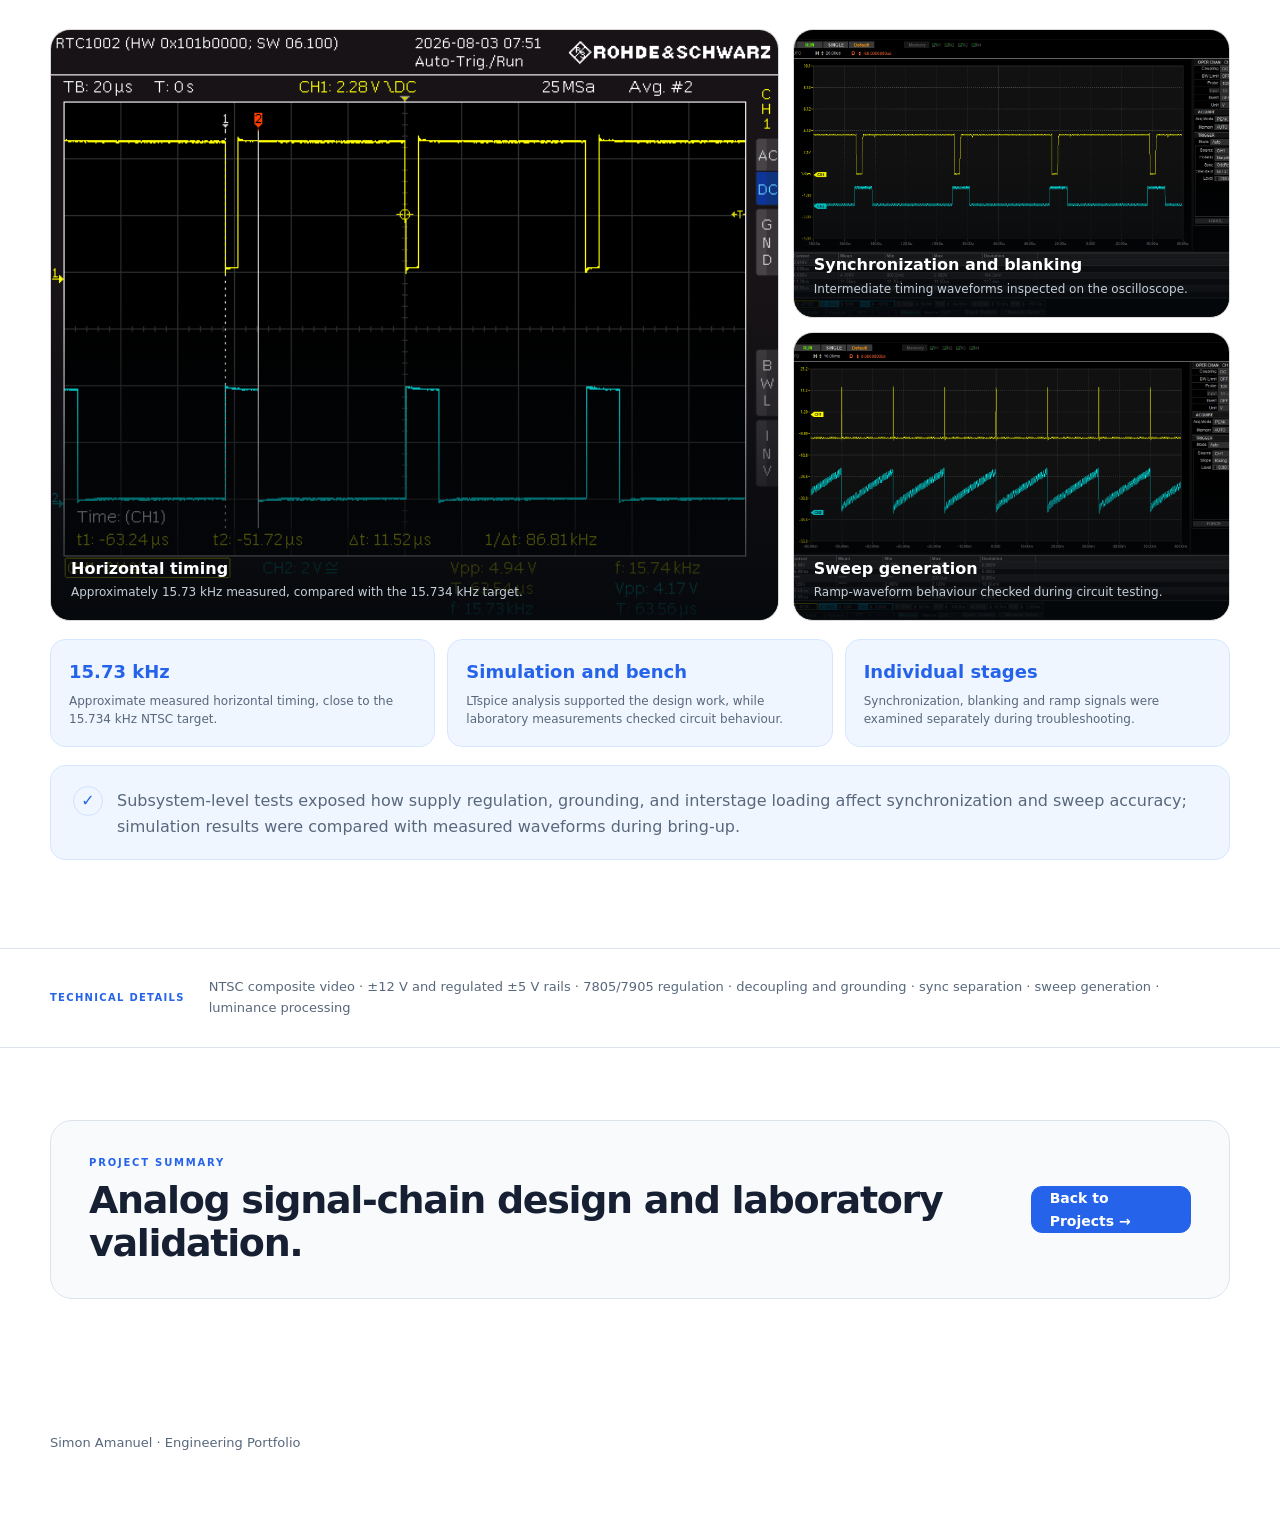
==== commit 229f1613: "Add files via upload" ====
--- a/analog-video.html
+++ b/analog-video.html
@@ -1,384 +1,260 @@
-<!doctype html>
+<!DOCTYPE html>
+
 <html lang="en">
 <head>
-  <meta charset="utf-8">
-  <meta name="viewport" content="width=device-width, initial-scale=1">
-  <meta
-    name="description"
-    content="Analog video display project involving circuit design, LTspice simulation, regulated power rails and oscilloscope testing."
-  >
-  <title>Analog Video Display System | Simon Amanuel</title>
-  <link rel="stylesheet" href="styles.css">
+<meta charset="utf-8"/>
+<meta content="width=device-width, initial-scale=1" name="viewport"/>
+<meta content="Analog video display project involving circuit design, LTspice simulation, regulated power rails and oscilloscope testing." name="description"/>
+<title>Analog Video Display System | Simon Amanuel</title>
+<link href="styles.css" rel="stylesheet"/>
 </head>
-
 <body class="analog-page">
-  <a class="skip-link" href="#main-content">Skip to main content</a>
-
-  <nav>
-    <div class="container nav-inner">
-      <a class="brand" href="index.html">Simon Amanuel</a>
-
-      <div class="nav-links">
-        <a href="index.html#projects">Projects</a>
-        <a href="#work">My Work</a>
-        <a href="#testing">Testing</a>
-      </div>
-    </div>
-  </nav>
-
-  <main id="main-content">
-    <header class="analog-hero">
-      <div class="container analog-hero-grid">
-        <div class="analog-hero-copy">
-          <div class="eyebrow">
+<a class="skip-link" href="#main-content">Skip to main content</a>
+<nav>
+<div class="container nav-inner">
+<a class="brand" href="index.html">Simon Amanuel</a>
+<div class="nav-links">
+<a href="index.html#projects">Projects</a>
+<a href="#work">My Work</a>
+<a href="#testing">Testing</a>
+</div>
+</div>
+</nav>
+<main id="main-content">
+<header class="analog-hero">
+<div class="container analog-hero-grid">
+<div class="analog-hero-copy">
+<div class="eyebrow">
             Analog Electronics · ENSC 425 · 2026
           </div>
-
-          <h1>Analog Video<br>Display System</h1>
-
-          <p class="analog-lead">
-            An analog circuit project to convert a composite video
-            input into horizontal, vertical and brightness-control
-            signals for an oscilloscope display.
-          </p>
-
-          <div class="analog-role">
-            <span class="analog-role-label">My work</span>
-            <span>
+<h1>Analog Video<br/>Display System</h1>
+<p class="analog-lead">Designed and bench-tested analog stages that decode NTSC composite-video timing and luminance into synchronization, horizontal/vertical deflection, and intensity-control signals for oscilloscope display.</p>
+<div class="analog-role">
+<span class="analog-role-label">My work</span>
+<span>
               Circuit design · regulated power rails · LTspice ·
               bench testing · oscilloscope measurements · debugging
             </span>
-          </div>
-
-          <div class="tags">
-            <span class="tag">Analog Circuits</span>
-            <span class="tag">LTspice</span>
-            <span class="tag">Signal Processing</span>
-            <span class="tag">Power Regulation</span>
-            <span class="tag">Oscilloscope</span>
-          </div>
-        </div>
-
-        <div class="analog-hero-visual">
-          <div class="analog-glow" aria-hidden="true"></div>
-
-          <div class="analog-window">
-            <div class="analog-window-bar">
-              <span aria-hidden="true"></span>
-              <span aria-hidden="true"></span>
-              <span aria-hidden="true"></span>
-              <small>LTspice circuit design</small>
-            </div>
-
-            <img
-              src="assets/ntsc-1-input-sync.png"
-              alt="LTspice schematic of the video input and synchronization circuitry"
-            >
-          </div>
-        </div>
-      </div>
-
-      <div class="container analog-stats">
-        <div>
-          <strong>1</strong>
-          <span>composite video input</span>
-        </div>
-
-        <div>
-          <strong>3</strong>
-          <span>display-control functions</span>
-        </div>
-
-        <div>
-          <strong>2</strong>
-          <span>test methods: simulation and bench measurements</span>
-        </div>
-      </div>
-    </header>
-
-    <section class="analog-intro">
-      <div class="container analog-intro-grid">
-        <div>
-          <div class="eyebrow">Project Overview</div>
-          <h2>Separating picture information from timing.</h2>
-        </div>
-
-        <div class="analog-intro-copy">
-          <p>
-            A composite video signal contains both picture information
-            and the timing needed to draw it. The aim was to separate
-            these components and produce signals suitable for
-            controlling an oscilloscope display.
-          </p>
-
-          <p>
-            The design brought together input conditioning,
-            synchronization, horizontal and vertical sweep generation,
-            and brightness control. Simulation and bench measurements
-            were used to examine how these stages behaved.
-          </p>
-        </div>
-      </div>
-
-      <div
-        class="container analog-flow"
-        aria-label="Video processing stages"
-      >
-        <div class="analog-flow-item">
-          <span>01</span>
-          <strong>Video Input</strong>
-          <small>Receive and condition the source signal</small>
-        </div>
-
-        <div class="analog-flow-arrow" aria-hidden="true">→</div>
-
-        <div class="analog-flow-item">
-          <span>02</span>
-          <strong>Recover Timing</strong>
-          <small>Extract synchronization information</small>
-        </div>
-
-        <div class="analog-flow-arrow" aria-hidden="true">→</div>
-
-        <div class="analog-flow-item">
-          <span>03</span>
-          <strong>Generate Scan</strong>
-          <small>Create horizontal and vertical sweep signals</small>
-        </div>
-
-        <div class="analog-flow-arrow" aria-hidden="true">→</div>
-
-        <div class="analog-flow-item">
-          <span>04</span>
-          <strong>Control Brightness</strong>
-          <small>Process the picture signal for intensity control</small>
-        </div>
-      </div>
-    </section>
-
-    <section id="work" class="analog-work">
-      <div class="container">
-        <div class="analog-section-head">
-          <div>
-            <div class="eyebrow">My Work</div>
-            <h2>Circuit design, simulation and bench testing.</h2>
-          </div>
-
-          <p>
-            My work included developing circuit stages, checking
-            waveforms and troubleshooting connections between stages.
-          </p>
-        </div>
-
-        <div class="analog-work-grid">
-          <article class="analog-work-card">
-            <span class="analog-card-num">01</span>
-            <h3>Analog circuit design</h3>
-            <p>
-              Worked on signal conditioning, timing, sweep generation
-              and brightness-control circuitry for the video
-              signal path.
-            </p>
-          </article>
-
-          <article class="analog-work-card">
-            <span class="analog-card-num">02</span>
-            <h3>LTspice simulation</h3>
-            <p>
-              Used LTspice to examine signal levels, waveform shapes
-              and timing before testing the circuit in the lab.
-            </p>
-          </article>
-
-          <article class="analog-work-card">
-            <span class="analog-card-num">03</span>
-            <h3>Oscilloscope measurements</h3>
-            <p>
-              Inspected intermediate signals on the bench and
-              compared their timing and shape with the expected
-              circuit behaviour.
-            </p>
-          </article>
-
-          <article class="analog-work-card">
-            <span class="analog-card-num">04</span>
-            <h3>Stage-by-stage debugging</h3>
-            <p>
-              Tested smaller circuit sections separately to help
-              locate timing and signal-quality issues before
-              connecting the stages.
-            </p>
-          </article>
-        </div>
-
-        <div class="project-evidence-callout analog-power-callout">
-          <div>
-            <span>Power Supplies and Integration</span>
-            <h3>Regulated rails, grounding and decoupling.</h3>
-          </div>
-
-          <div>
-            <p>
-              The circuit used ±12 V analog supplies and locally
-              regulated ±5 V rails. I worked with 7805 and 7905
-              regulators, common grounding and local decoupling,
-              with attention to supply noise between the timing
-              circuitry and analog video stages.
-            </p>
-
-            <ul>
-              <li>±12 V analog supply distribution</li>
-              <li>7805 and 7905 voltage regulation</li>
-              <li>Bulk and high-frequency decoupling</li>
-              <li>Ground connections between circuit stages</li>
-            </ul>
-          </div>
-        </div>
-      </div>
-    </section>
-
-    <section id="testing" class="analog-testing">
-      <div class="container">
-        <div class="analog-section-head">
-          <div>
-            <div class="eyebrow">Bench Measurements</div>
-            <h2>Checking timing and waveform behaviour.</h2>
-          </div>
-
-          <p>
-            Testing used controlled signals and a video input.
-            The measurements below show horizontal timing,
-            synchronization, blanking and sweep-ramp behaviour.
-          </p>
-        </div>
-
-        <div class="analog-gallery">
-          <figure class="analog-shot analog-shot-large">
-            <img
-              src="assets/ntsc-lab-timing.png"
-              alt="Oscilloscope measurement showing horizontal timing of approximately 15.73 kilohertz"
-              loading="lazy"
-              decoding="async"
-            >
-
-            <figcaption>
-              <strong>Horizontal timing</strong>
-              <span>
+</div>
+<div class="tags">
+<span class="tag">Analog Circuits</span>
+<span class="tag">LTspice</span>
+<span class="tag">Signal Processing</span>
+<span class="tag">Power Regulation</span>
+<span class="tag">Oscilloscope</span>
+</div>
+</div>
+<div class="analog-hero-visual">
+<div aria-hidden="true" class="analog-glow"></div>
+<div class="analog-window">
+<div class="analog-window-bar">
+<span aria-hidden="true"></span>
+<span aria-hidden="true"></span>
+<span aria-hidden="true"></span>
+<small>LTspice circuit design</small>
+</div>
+<img alt="LTspice schematic of the video input and synchronization circuitry" src="assets/ntsc-1-input-sync.png"/>
+</div>
+</div>
+</div>
+<div class="container analog-stats">
+<div>
+<strong>1</strong>
+<span>composite video input</span>
+</div>
+<div>
+<strong>3</strong>
+<span>display-control functions</span>
+</div>
+<div>
+<strong>2</strong>
+<span>test methods: simulation and bench measurements</span>
+</div>
+</div>
+</header>
+<section class="analog-intro">
+<div class="container analog-intro-grid">
+<div>
+<div class="eyebrow">Project Overview</div>
+<h2>NTSC synchronization extraction and analog deflection.</h2>
+</div>
+<div class="analog-intro-copy">
+<p>Composite video multiplexes luminance and line/frame synchronization. The circuit separates these functions to drive oscilloscope X/Y deflection and Z-axis brightness modulation.</p>
+<p>The signal chain combines input conditioning, sync separation, horizontal and vertical sweep generators, and luminance-derived intensity control. LTspice simulations and bench oscilloscope traces were used to verify timing and signal integrity.</p>
+</div>
+</div>
+<div aria-label="Video processing stages" class="container analog-flow">
+<div class="analog-flow-item">
+<span>01</span>
+<strong>Video Input</strong>
+<small>Receive and condition the source signal</small>
+</div>
+<div aria-hidden="true" class="analog-flow-arrow">→</div>
+<div class="analog-flow-item">
+<span>02</span>
+<strong>Recover Timing</strong>
+<small>Extract synchronization information</small>
+</div>
+<div aria-hidden="true" class="analog-flow-arrow">→</div>
+<div class="analog-flow-item">
+<span>03</span>
+<strong>Generate Scan</strong>
+<small>Create horizontal and vertical sweep signals</small>
+</div>
+<div aria-hidden="true" class="analog-flow-arrow">→</div>
+<div class="analog-flow-item">
+<span>04</span>
+<strong>Control Brightness</strong>
+<small>Process the picture signal for intensity control</small>
+</div>
+</div>
+</section>
+<section class="analog-work" id="work">
+<div class="container">
+<div class="analog-section-head">
+<div>
+<div class="eyebrow">My Work</div>
+<h2>Analog subsystem design and waveform-level validation.</h2>
+</div>
+<p>Developed and evaluated analog circuit stages, checked intermediate waveform timing, and isolated interstage loading, grounding, and supply problems during integration.</p>
+</div>
+<div class="analog-work-grid">
+<article class="analog-work-card">
+<span class="analog-card-num">01</span>
+<h3>Analog circuit design</h3>
+<p>Designed and debugged video input conditioning, timing extraction, X/Y ramp generation, and brightness-modulation signal paths.</p>
+</article>
+<article class="analog-work-card">
+<span class="analog-card-num">02</span>
+<h3>LTspice simulation</h3>
+<p>Used LTspice transient analysis to examine pulse timing, ramp linearity, operating-point voltages, and expected interstage signal levels.</p>
+</article>
+<article class="analog-work-card">
+<span class="analog-card-num">03</span>
+<h3>Oscilloscope measurements</h3>
+<p>Measured synchronization pulses, blanking intervals, and deflection ramps with an oscilloscope and compared traces against the intended timing sequence.</p>
+</article>
+<article class="analog-work-card">
+<span class="analog-card-num">04</span>
+<h3>Stage-by-stage debugging</h3>
+<p>Brought up individual stages and traced signal propagation to isolate amplitude, timing, and interface faults before full-chain integration.</p>
+</article>
+</div>
+<div class="project-evidence-callout analog-power-callout">
+<div>
+<span>Power Supplies and Integration</span>
+<h3>Bipolar rails, local regulation, and analog signal integrity.</h3>
+</div>
+<div>
+<p>Distributed ±12 V analog rails and derived regulated ±5 V supplies using 7805/7905 regulators; addressed local decoupling, common-reference grounding, and noise coupling between timing and video-processing stages.</p>
+<ul>
+<li>Bipolar ±12 V supply distribution and return paths</li>
+<li>7805/7905 linear-regulator stages for local ±5 V rails</li>
+<li>Bulk and high-frequency bypass capacitors near active circuitry</li>
+<li>Ground-reference continuity across sync, sweep, and intensity stages</li>
+</ul>
+</div>
+</div>
+</div>
+</section>
+<section class="analog-testing" id="testing">
+<div class="container">
+<div class="analog-section-head">
+<div>
+<div class="eyebrow">Bench Measurements</div>
+<h2>Bench verification of NTSC timing and sweep waveforms.</h2>
+</div>
+<p>Bench testing used controlled signal sources and video input to inspect horizontal sync, vertical timing, blanking intervals, and ramp-generator waveforms.</p>
+</div>
+<div class="analog-gallery">
+<figure class="analog-shot analog-shot-large">
+<img alt="Oscilloscope measurement showing horizontal timing of approximately 15.73 kilohertz" decoding="async" loading="lazy" src="assets/ntsc-lab-timing.png"/>
+<figcaption>
+<strong>Horizontal timing</strong>
+<span>
                 Approximately 15.73 kHz measured, compared with
                 the 15.734 kHz target.
               </span>
-            </figcaption>
-          </figure>
-
-          <figure class="analog-shot">
-            <img
-              src="assets/ntsc-lab-sync-blanking.png"
-              alt="Oscilloscope traces of synchronization and blanking signals"
-              loading="lazy"
-              decoding="async"
-            >
-
-            <figcaption>
-              <strong>Synchronization and blanking</strong>
-              <span>
+</figcaption>
+</figure>
+<figure class="analog-shot">
+<img alt="Oscilloscope traces of synchronization and blanking signals" decoding="async" loading="lazy" src="assets/ntsc-lab-sync-blanking.png"/>
+<figcaption>
+<strong>Synchronization and blanking</strong>
+<span>
                 Intermediate timing waveforms inspected on
                 the oscilloscope.
               </span>
-            </figcaption>
-          </figure>
-
-          <figure class="analog-shot">
-            <img
-              src="assets/ntsc-lab-ramp.png"
-              alt="Oscilloscope measurement of a sweep-ramp waveform"
-              loading="lazy"
-              decoding="async"
-            >
-
-            <figcaption>
-              <strong>Sweep generation</strong>
-              <span>
+</figcaption>
+</figure>
+<figure class="analog-shot">
+<img alt="Oscilloscope measurement of a sweep-ramp waveform" decoding="async" loading="lazy" src="assets/ntsc-lab-ramp.png"/>
+<figcaption>
+<strong>Sweep generation</strong>
+<span>
                 Ramp-waveform behaviour checked during
                 circuit testing.
               </span>
-            </figcaption>
-          </figure>
-        </div>
-
-        <div
-          class="analog-measure-grid"
-          aria-label="Testing summary"
-        >
-          <article>
-            <strong>15.73 kHz</strong>
-            <span>
+</figcaption>
+</figure>
+</div>
+<div aria-label="Testing summary" class="analog-measure-grid">
+<article>
+<strong>15.73 kHz</strong>
+<span>
               Approximate measured horizontal timing, close to
               the 15.734 kHz NTSC target.
             </span>
-          </article>
-
-          <article>
-            <strong>Simulation and bench</strong>
-            <span>
+</article>
+<article>
+<strong>Simulation and bench</strong>
+<span>
               LTspice analysis supported the design work, while
               laboratory measurements checked circuit behaviour.
             </span>
-          </article>
-
-          <article>
-            <strong>Individual stages</strong>
-            <span>
+</article>
+<article>
+<strong>Individual stages</strong>
+<span>
               Synchronization, blanking and ramp signals were
               examined separately during troubleshooting.
             </span>
-          </article>
-        </div>
-
-        <div class="analog-result-strip">
-          <div>
-            <span class="analog-result-mark" aria-hidden="true">✓</span>
-            <p>
-              <strong>What I learned:</strong>
-              Working through the circuit stage by stage helped me
-              connect simulated behaviour with bench measurements
-              and understand the importance of power supplies,
-              grounding and signal timing during integration.
-            </p>
-          </div>
-        </div>
-      </div>
-    </section>
-
-    <section class="analog-tech">
-      <div class="container analog-tech-inner">
-        <span>Technical Details</span>
-
-        <p>
+</article>
+</div>
+<div class="analog-result-strip">
+<div>
+<span aria-hidden="true" class="analog-result-mark">✓</span>
+<p>Subsystem-level tests exposed how supply regulation, grounding, and interstage loading affect synchronization and sweep accuracy; simulation results were compared with measured waveforms during bring-up.</p>
+</div>
+</div>
+</div>
+</section>
+<section class="analog-tech">
+<div class="container analog-tech-inner">
+<span>Technical Details</span>
+<p>
           NTSC composite video · ±12 V and regulated ±5 V rails ·
           7805/7905 regulation · decoupling and grounding ·
           sync separation · sweep generation · luminance processing
         </p>
-      </div>
-    </section>
-
-    <section class="analog-close">
-      <div class="container analog-close-card">
-        <div>
-          <div class="eyebrow">Project Summary</div>
-          <h2>Practical experience with analog design and testing.</h2>
-        </div>
-
-        <a class="button primary" href="index.html#projects">
+</div>
+</section>
+<section class="analog-close">
+<div class="container analog-close-card">
+<div>
+<div class="eyebrow">Project Summary</div>
+<h2>Analog signal-chain design and laboratory validation.</h2>
+</div>
+<a class="button primary" href="index.html#projects">
           Back to Projects →
         </a>
-      </div>
-    </section>
-  </main>
-
-  <footer>
-    <div class="container small">
+</div>
+</section>
+</main>
+<footer>
+<div class="container small">
       Simon Amanuel · Engineering Portfolio
     </div>
-  </footer>
+</footer>
 </body>
 </html>
--- a/styles.css
+++ b/styles.css
@@ -895,18 +895,18 @@
    V17 — Precision Engineering Visual System
    ========================================================= */
 :root{
-  --bg:#070b11;
-  --bg-2:#0a1018;
-  --panel:#0e1621;
-  --panel-2:#111d2a;
-  --text:#f6f9ff;
-  --muted:#93a3b8;
-  --line:#1e3042;
-  --line-bright:#31506d;
-  --accent:#69b7ff;
-  --accent-2:#b9dcff;
-  --violet:#8b7cff;
-  --cyan:#67e5e1;
+  --bg:#ffffff;
+  --bg-2:#f8fafc;
+  --panel:#f5f7fa;
+  --panel-2:#edf2f7;
+  --text:#172033;
+  --muted:#64748b;
+  --line:#dce3eb;
+  --line-bright:#cbd5e1;
+  --accent:#2563eb;
+  --accent-2:#1d4ed8;
+  --violet:#6366f1;
+  --cyan:#0891b2;
   --max:1180px;
 }
 
@@ -1943,3 +1943,168 @@
   .project-evidence-callout{grid-template-columns:1fr;padding:25px 22px}
   .project-evidence-callout ul{grid-template-columns:1fr}
 }
+
+/* =========================================================
+   LIGHT THEME — original portfolio layout preserved
+   ========================================================= */
+:root {
+  --bg:#ffffff; --bg-2:#f8fafc; --panel:#f5f7fa; --panel-2:#edf2f7;
+  --text:#172033; --muted:#58687c; --line:#dce3eb;
+  --line-bright:#cbd5e1; --accent:#2563eb; --accent-2:#1d4ed8;
+  --violet:#6366f1; --cyan:#0891b2;
+}
+html { color-scheme:light; }
+body, .home-page, .analog-page, .mail-page, .rf-page, .network-page {
+  background:#fff;
+  color:var(--text);
+}
+body::before, .site-noise { display:none; }
+section, .analog-page section { border-top-color:var(--line); }
+nav { background:rgba(255,255,255,.97); border-bottom:1px solid var(--line); box-shadow:0 2px 10px rgba(20,40,70,.05); }
+nav::after { display:none; }
+.nav-links, .brand { color:var(--text); }
+.button { background:#f5f7fa; border:1px solid var(--line); color:var(--text); backdrop-filter:none; }
+.button.primary { background:#2563eb; color:#fff; border-color:#2563eb; box-shadow:none; }
+.button.ghost { background:#fff; color:var(--text); }
+.button:hover { box-shadow:0 5px 14px rgba(20,40,70,.09); }
+.tag, .mail-mini-tags span { color:var(--accent); background:#eff6ff; border-color:#d6e6ff; }
+.home-hero { background:#fff; border-bottom-color:var(--line); }
+.home-hero h1 span { background:none; color:#2563eb; -webkit-text-fill-color:#2563eb; }
+.home-grid-lines, .home-hero::after { display:none; }
+.home-kicker { color:var(--accent); }
+.home-mini-stats { background:var(--line); border-color:var(--line); }
+.home-mini-stats > div { background:#f8fafc; }
+.role-lanes { background:#f8fafc; border-color:var(--line); backdrop-filter:none; }
+.role-lanes-label { color:var(--muted); }
+.role-lanes-list span { background:#fff; border-color:var(--line); color:var(--text); }
+.engineering-panel { background:#f8fafc; border-color:var(--line); box-shadow:none; backdrop-filter:none; }
+.engineering-panel::before { opacity:.35; }
+.panel-topbar { color:var(--muted); border-bottom-color:var(--line); }
+.panel-bottom { border-top-color:var(--line); }
+.panel-bottom > div + div { border-left-color:var(--line); }
+.panel-bottom span, .cap-index, .experience-index { color:var(--muted); }
+.radar-center { color:#1d4ed8; background:#eaf2ff; border-color:#aaccff; }
+.radar-node { background:#fff; color:#334155; border-color:#cbd5e1; }
+.experience-section { background:#f8fafc; }
+.experience-section::before { display:none; }
+.experience-card { background:#fff; border-color:var(--line); box-shadow:none; }
+.experience-meta, .experience-svante .experience-meta { background:#f1f5f9; border-right-color:var(--line); }
+.experience-meta strong { color:var(--text); }
+.experience-summary, .experience-signal { color:var(--muted); }
+.experience-focus-grid > div { background:#f8fafc; border-color:var(--line); }
+.experience-focus-grid > div > span, .experience-status { color:var(--muted); }
+.experience-signal { background:#eff6ff; }
+.experience-signal span { color:var(--text); }
+.capability-matrix article { background:#f8fafc; border-color:var(--line); }
+.capability-matrix article > span { color:var(--muted); }
+.tool-rail { background:#f8fafc; color:var(--muted); border-color:var(--line); }
+.about-shell { background:#f8fafc; border-color:var(--line); }
+.about-code { color:var(--muted); }
+.contact-shell { background:#f8fafc; border-color:var(--line); box-shadow:none; }
+.contact-card { background:#fff; border-color:var(--line); }
+.contact-status { color:var(--accent); border-bottom-color:var(--line); }
+.contact-card dt { color:var(--muted); }
+.contact-card dd { color:var(--text); }
+.contact-card dl > div { border-bottom-color:var(--line); }
+.home-footer { border-top-color:var(--line); }
+/* Keep photo-card dark gradients, so white lettering remains legible over images. */
+.bento-content, .bento-content h3, .bento-title-row, .bento-arrow { color:#fff; }
+.bento-card { border-color:var(--line); }
+.bento-card:hover { box-shadow:0 12px 28px rgba(20,40,70,.12); }
+/* Inner project pages */
+.analog-window, .mail-float-card { background:#fff; color:var(--text); border-color:var(--line); box-shadow:0 8px 25px rgba(20,40,70,.10); }
+.analog-window-bar { background:#f8fafc; border-bottom-color:var(--line); }
+.analog-window-bar span { background:#94a3b8; }
+.analog-window-bar small { color:var(--muted); }
+.analog-glow { opacity:.35; }
+.analog-stats, .network-stat-strip { background:#f8fafc; border-color:var(--line); }
+.analog-stats > div + div, .network-stat-strip > div + div { border-color:var(--line); }
+.analog-flow-item, .mail-flow-step, .rf-process > div:not(.rf-process-arrow) { background:#f8fafc; border-color:var(--line); }
+.analog-work-card, .mail-role-card, .mail-role-card.featured, .rf-work-grid article,
+.project-evidence-callout, .network-question-card, .network-method-grid article,
+.network-close-inner, .analog-close-card, .rf-close-inner, .rf-tech-card {
+  background:#f8fafc; border-color:var(--line);
+}
+.project-evidence-callout p, .project-evidence-callout li, .mail-video-copy p { color:var(--muted); }
+.analog-result-strip, .analog-measure-grid article { background:#f0f6ff; border-color:#d6e6ff; }
+.analog-measure-grid strong { color:var(--accent); }
+.mail-role-line, .rf-role, .network-role, .analog-role,
+.mail-tech-line, .network-team-note { border-color:var(--line); }
+.mail-screen, .mail-proof-item, .mail-video-card, .rf-result-cards > div,
+.network-metric, .network-table-shell, .network-lesson-list article {
+  background:#fff; border-color:var(--line); box-shadow:none;
+}
+.mail-mini-tags span { color:var(--accent); }
+.mail-progress-track { background:#f8fafc; border-color:var(--line); }
+.mail-earlier-head, .mail-evolution-head { border-top-color:var(--line); }
+.mail-build-photos figure { border-color:var(--line); box-shadow:none; }
+.mail-video-card:hover { box-shadow:0 8px 22px rgba(20,40,70,.1); }
+.mail-video-card.featured { background:#f8fafc; border-color:#cbd5e1; }
+.mail-final-first { box-shadow:0 8px 24px rgba(20,40,70,.10); }
+.mail-video-note, .network-metric small { color:var(--muted); }
+.mail-team-grid img, .network-hero-visual, .rf-schematic-frame { box-shadow:0 8px 24px rgba(20,40,70,.1); }
+.network-hero-visual figcaption { background:#f8fafc; color:var(--muted); }
+.network-results { background:#f8fafc; }
+.network-table-heading, .network-table-shell th, .network-table-shell td { border-color:var(--line); }
+.network-table-shell th { background:#edf2f7; color:#334155; }
+.network-figure-grid figcaption { background:#f8fafc; }
+.network-lesson-list article { background:#fff; }
+/* Preserve dark captions only where they overlay photographic content. */
+.analog-shot figcaption, .analog-shot figcaption strong,
+.mail-build-photos figcaption, .mail-build-photos figcaption strong,
+.rf-results-grid figcaption, .rf-results-grid figcaption strong { color:#fff; }
+@media(max-width:620px){.experience-meta,.experience-svante .experience-meta { border-bottom-color:var(--line); }}
+
+
+/* GRIDLAB project addition — retains existing white-theme design */
+.home-page .project-bento {
+  grid-template-rows: 340px 340px 310px auto;
+}
+.bento-gridlab .bento-image img {
+  object-fit: cover;
+  background: #e9f2fa;
+}
+.bento-gridlab .bento-overlay {
+  background: linear-gradient(180deg,rgba(8,21,40,.01) 26%,rgba(8,21,40,.42) 60%,rgba(8,21,40,.94) 100%);
+}
+.gridlab-hero { padding: 76px 0 42px; }
+.gridlab-hero h1 { font-size: clamp(44px, 6.5vw, 72px); max-width: 900px; }
+.gridlab-intro { max-width: 780px; font-size: 19px; color: var(--muted); }
+.gridlab-figure { margin: 34px 0 0; border:1px solid var(--line); border-radius: 18px; overflow:hidden; background:#f8fafc; }
+.gridlab-figure img { width:100%; object-fit:contain; }
+.gridlab-figure figcaption { padding: 12px 18px; border-top:1px solid var(--line); color:var(--muted); font-size:12px; }
+.gridlab-feature-grid { display:grid; grid-template-columns:repeat(3,minmax(0,1fr)); gap:15px; }
+.gridlab-feature { padding:22px; background:var(--panel); border:1px solid var(--line); border-radius:16px; }
+.gridlab-feature h3 { font-size:18px; }
+.gridlab-feature p { color:var(--muted); font-size:14px; margin:6px 0 0; }
+.gridlab-steps { display:grid; gap:12px; }
+.gridlab-step { padding:19px 22px; border:1px solid var(--line); border-radius:14px; background:#fff; }
+.gridlab-step strong { color:var(--text); }
+.gridlab-step p { margin:5px 0 0; color:var(--muted); }
+.gridlab-note { padding:18px 21px; background:#eff6ff; border-left:3px solid var(--accent); color:#334155; border-radius:6px; }
+.gridlab-close { display:flex; flex-wrap:wrap; align-items:center; justify-content:space-between; gap:24px; }
+@media(max-width:960px) {
+  .home-page .project-bento { grid-template-rows:repeat(5, 380px); }
+  .home-page .bento-network { grid-column:auto; }
+  .gridlab-feature-grid { grid-template-columns:1fr 1fr; }
+}
+@media(max-width:620px) {
+  .home-page .project-bento { grid-template-rows:repeat(5, 365px); }
+  .gridlab-feature-grid { grid-template-columns:1fr; }
+  .gridlab-hero { padding-top:54px; }
+}
+
+/* GRIDLAB real screenshot gallery; original portfolio layout retained */
+.gridlab-screenshot-grid{display:grid;grid-template-columns:1fr 1fr;gap:18px;align-items:start}
+.gridlab-screenshot-grid .gridlab-figure{margin:0}
+.gridlab-screenshot-grid .gridlab-figure img{width:100%;height:auto;display:block}
+.gridlab-screenshot-grid .gridlab-figure figcaption{line-height:1.6}
+@media(max-width:820px){.gridlab-screenshot-grid{grid-template-columns:1fr}}
+
+/* WaterPlant project card: reuses the existing bento layout and white-theme project page. */
+.bento-waterplant .bento-image img { object-fit: cover; object-position: center top; background: #eef4f9; }
+.bento-waterplant .bento-overlay { background: linear-gradient(180deg,rgba(8,21,40,.02) 20%,rgba(8,21,40,.52) 62%,rgba(8,21,40,.96) 100%); }
+/* The extra project adds a row to the original two-column grid. */
+.home-page .project-bento { grid-template-rows: 340px 340px 340px auto; }
+@media(max-width:960px) { .home-page .project-bento { grid-template-rows: repeat(6, 380px); } }
+@media(max-width:620px) { .home-page .project-bento { grid-template-rows: repeat(6, 365px); } }
